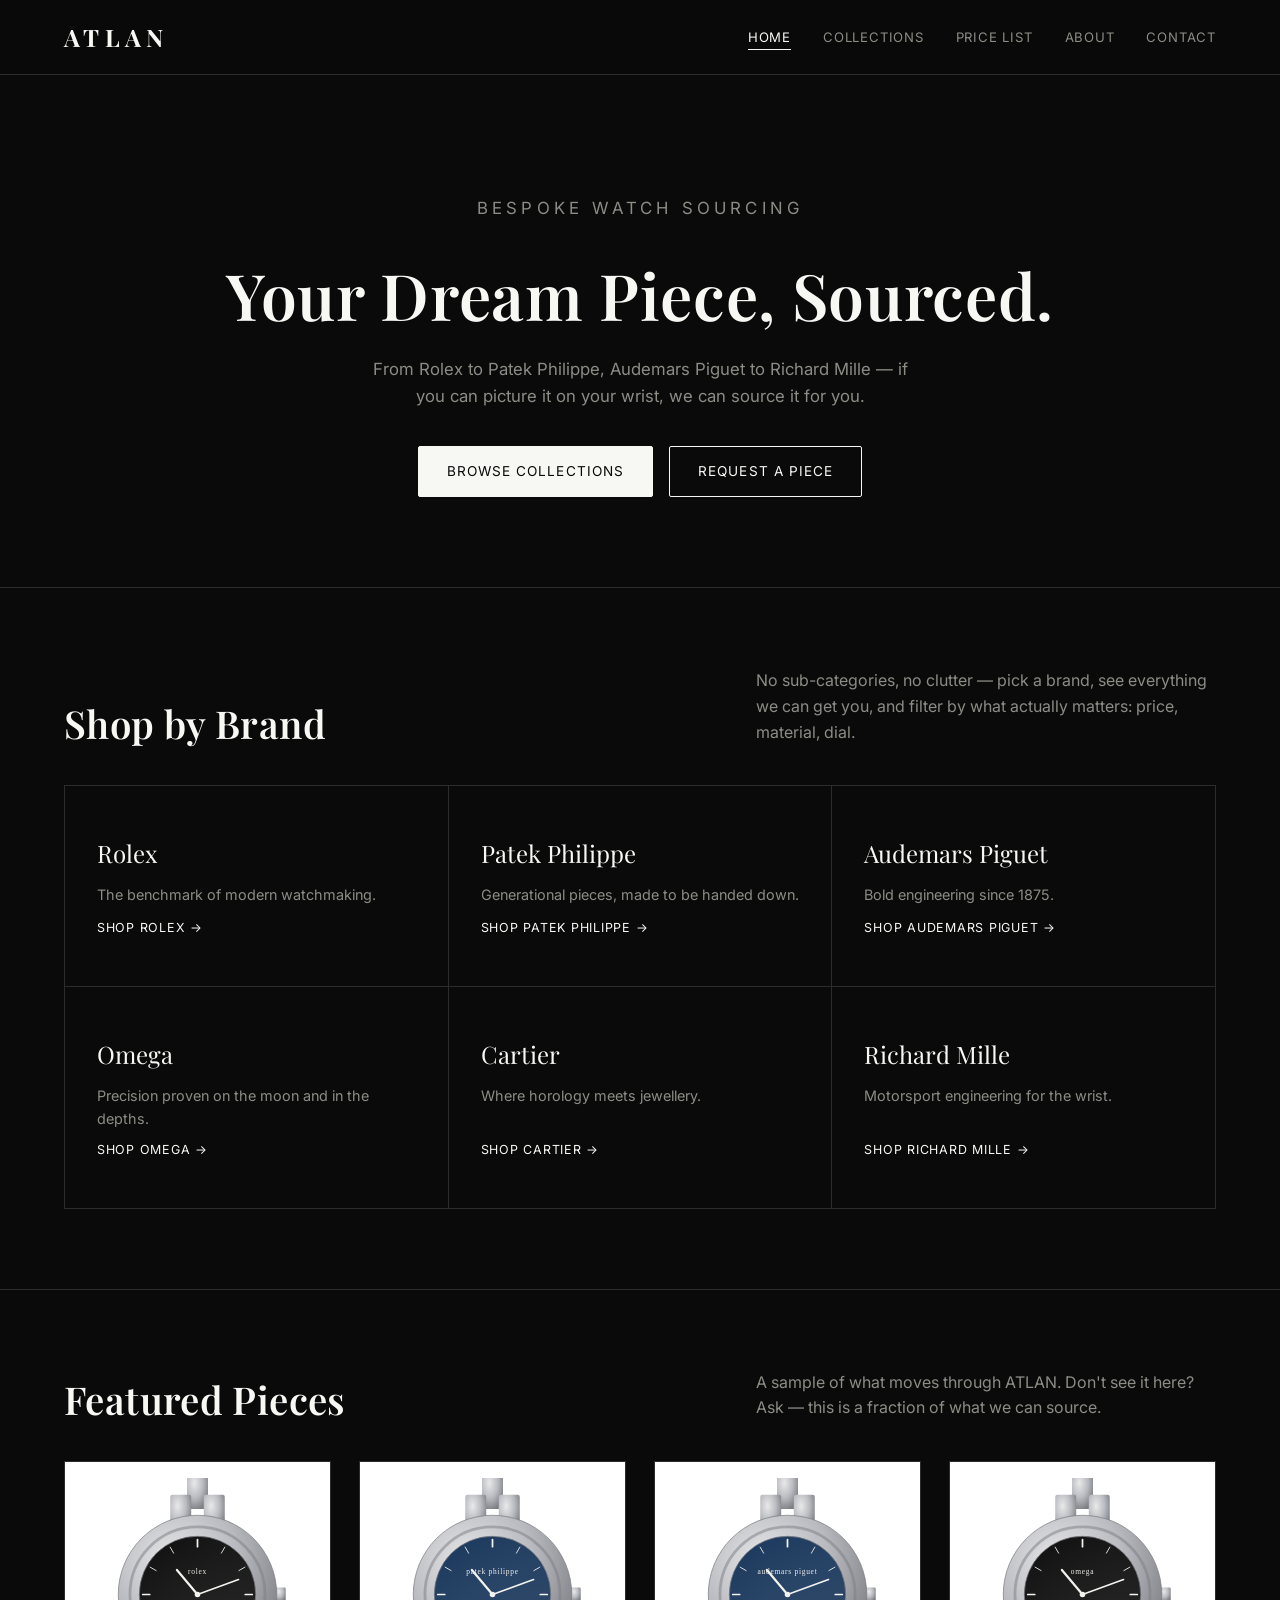
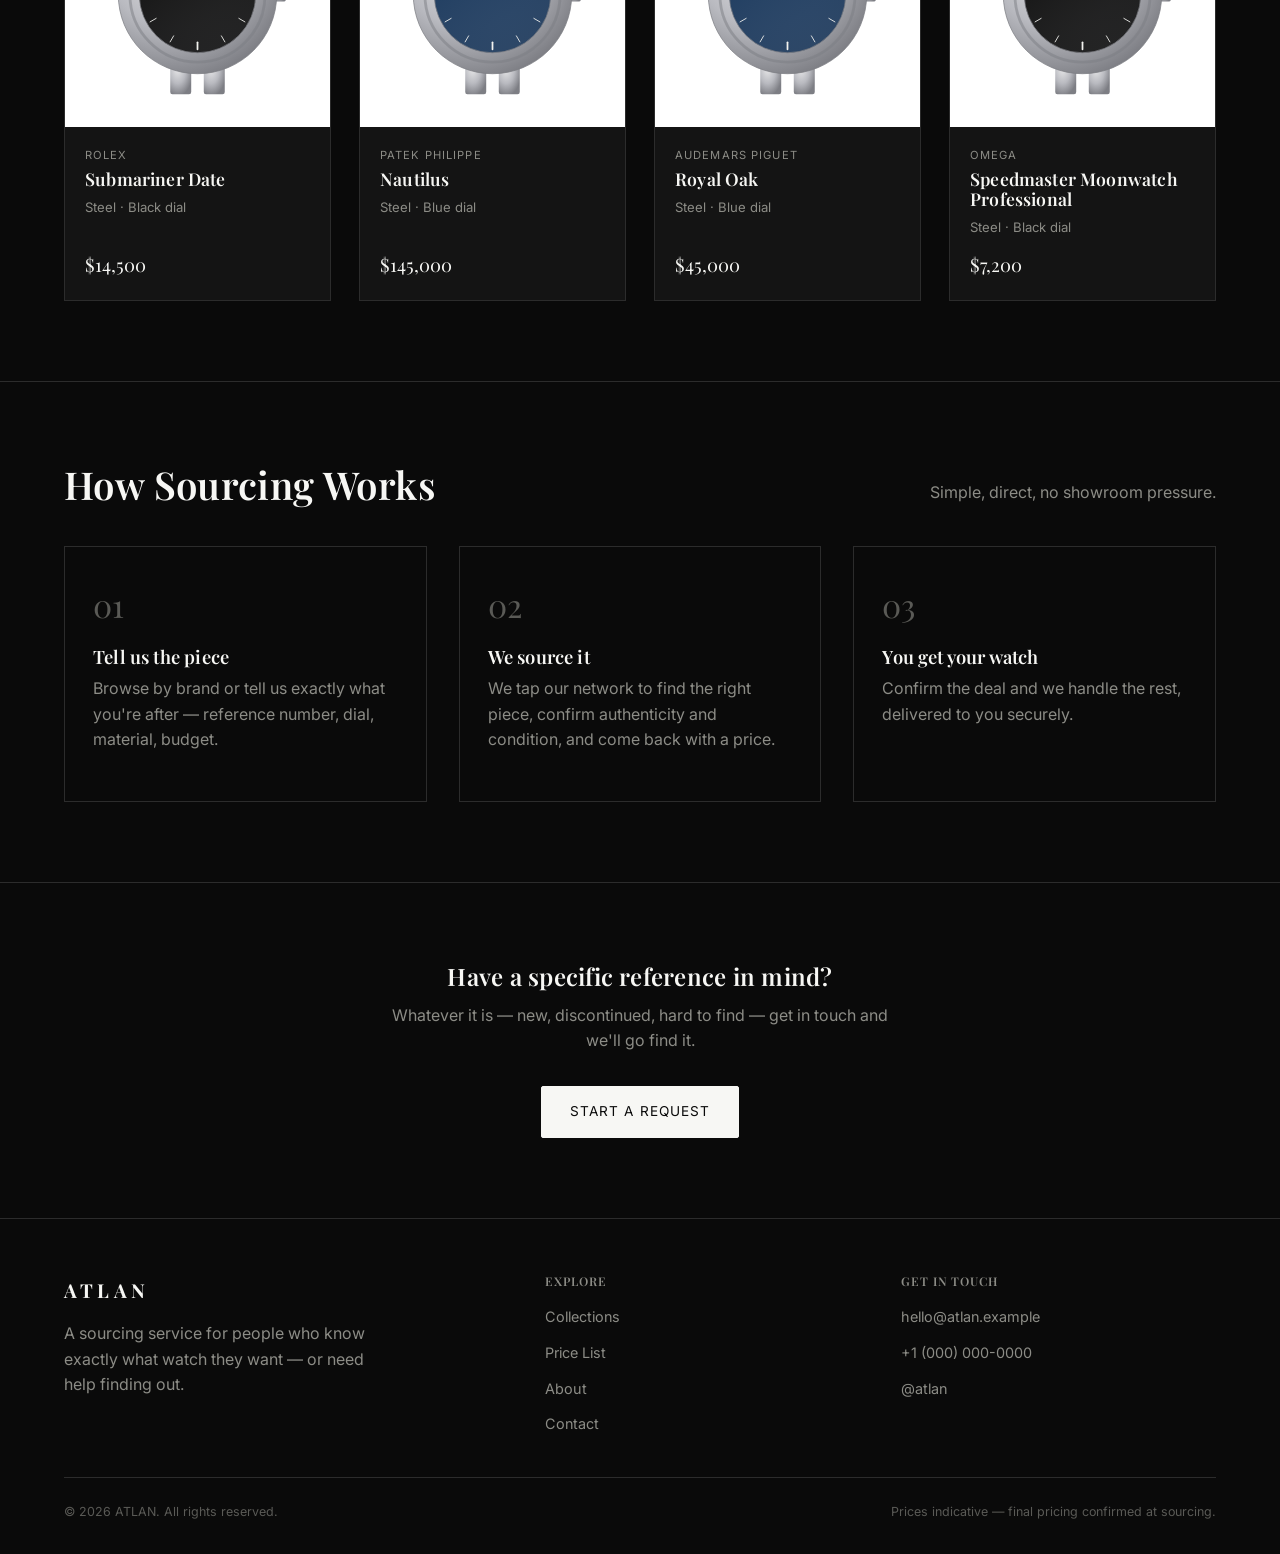
==== index.html @ c1b2b780 "Build ATLAN watch sourcing website Static HTML/CSS/JS site: home, per-brand catalog with price/mater" ====
<!DOCTYPE html>
<html lang="en">
<head>
<meta charset="UTF-8" />
<meta name="viewport" content="width=device-width, initial-scale=1.0" />
<title>ATLAN — Your Dream Piece, Sourced</title>
<meta name="description" content="ATLAN sources luxury watches on request — Rolex, Patek Philippe, Audemars Piguet, and more. Tell us what you want, we find it." />
<link rel="preconnect" href="https://fonts.googleapis.com" />
<link rel="preconnect" href="https://fonts.gstatic.com" crossorigin />
<link href="https://fonts.googleapis.com/css2?family=Playfair+Display:wght@600;700&family=Inter:wght@400;500;600&display=swap" rel="stylesheet" />
<link rel="stylesheet" href="css/style.css" />
</head>
<body data-page="home">

<header class="site-header">
  <nav class="nav">
    <a href="index.html" class="logo">ATLAN</a>
    <ul class="nav-links">
      <li><a href="index.html" data-nav="home">Home</a></li>
      <li><a href="catalog.html" data-nav="catalog">Collections</a></li>
      <li><a href="pricelist.html" data-nav="pricelist">Price List</a></li>
      <li><a href="about.html" data-nav="about">About</a></li>
      <li><a href="contact.html" data-nav="contact">Contact</a></li>
    </ul>
    <button class="nav-toggle" aria-label="Toggle menu" aria-expanded="false">&#9776;</button>
  </nav>
</header>

<main>
  <section class="hero">
    <div class="container">
      <p class="hero__eyebrow">Bespoke Watch Sourcing</p>
      <h1>Your Dream Piece, Sourced.</h1>
      <p>From Rolex to Patek Philippe, Audemars Piguet to Richard Mille — if you can picture it on your wrist, we can source it for you.</p>
      <div class="hero__actions">
        <a href="catalog.html" class="btn btn-solid">Browse Collections</a>
        <a href="contact.html" class="btn">Request a Piece</a>
      </div>
    </div>
  </section>

  <section>
    <div class="container">
      <div class="section-head">
        <h2>Shop by Brand</h2>
        <p>No sub-categories, no clutter — pick a brand, see everything we can get you, and filter by what actually matters: price, material, dial.</p>
      </div>
      <div class="brand-grid" data-brand-grid></div>
    </div>
  </section>

  <section>
    <div class="container">
      <div class="section-head">
        <h2>Featured Pieces</h2>
        <p>A sample of what moves through ATLAN. Don't see it here? Ask — this is a fraction of what we can source.</p>
      </div>
      <div class="watch-grid" data-featured-grid></div>
    </div>
  </section>

  <section>
    <div class="container">
      <div class="section-head">
        <h2>How Sourcing Works</h2>
        <p>Simple, direct, no showroom pressure.</p>
      </div>
      <div class="steps">
        <div class="step">
          <div class="step__num">01</div>
          <h3>Tell us the piece</h3>
          <p>Browse by brand or tell us exactly what you're after — reference number, dial, material, budget.</p>
        </div>
        <div class="step">
          <div class="step__num">02</div>
          <h3>We source it</h3>
          <p>We tap our network to find the right piece, confirm authenticity and condition, and come back with a price.</p>
        </div>
        <div class="step">
          <div class="step__num">03</div>
          <h3>You get your watch</h3>
          <p>Confirm the deal and we handle the rest, delivered to you securely.</p>
        </div>
      </div>
    </div>
  </section>

  <section style="border-bottom:none;">
    <div class="container" style="text-align:center;">
      <h2>Have a specific reference in mind?</h2>
      <p style="max-width:520px;margin:0 auto 32px;">Whatever it is — new, discontinued, hard to find — get in touch and we'll go find it.</p>
      <a href="contact.html" class="btn btn-solid">Start a Request</a>
    </div>
  </section>
</main>

<footer class="site-footer">
  <div class="container">
    <div class="footer-grid">
      <div>
        <span class="logo" style="font-size:1.2rem;">ATLAN</span>
        <p style="margin-top:16px;max-width:320px;">A sourcing service for people who know exactly what watch they want — or need help finding out.</p>
      </div>
      <div>
        <h4>Explore</h4>
        <ul class="footer-links">
          <li><a href="catalog.html">Collections</a></li>
          <li><a href="pricelist.html">Price List</a></li>
          <li><a href="about.html">About</a></li>
          <li><a href="contact.html">Contact</a></li>
        </ul>
      </div>
      <div>
        <h4>Get in Touch</h4>
        <ul class="footer-links">
          <li><a data-site-email href="#"></a></li>
          <li><a data-site-phone href="#"></a></li>
          <li><a data-site-instagram href="#" target="_blank" rel="noopener"></a></li>
        </ul>
      </div>
    </div>
    <div class="footer-bottom">
      <span>&copy; <span data-site-year></span> ATLAN. All rights reserved.</span>
      <span>Prices indicative — final pricing confirmed at sourcing.</span>
    </div>
  </div>
</footer>

<script src="js/data.js"></script>
<script src="js/main.js"></script>
</body>
</html>
---- css/style.css ----
/* ============================================================
   ATLAN — stylesheet. Strict black & white palette to match the
   brand's Instagram identity (white text on black).
   ============================================================ */

:root {
  --black: #0a0a0a;
  --near-black: #141414;
  --charcoal: #1f1f1f;
  --line: #2c2c2c;
  --white: #f7f7f4;
  --pure-white: #ffffff;
  --grey-400: #8c8c86;
  --grey-600: #5a5a56;
  --max-width: 1200px;
  --radius: 2px;
  --font-display: "Playfair Display", Georgia, "Times New Roman", serif;
  --font-body: "Inter", -apple-system, BlinkMacSystemFont, "Segoe UI", sans-serif;
}

* {
  box-sizing: border-box;
}

html {
  scroll-behavior: smooth;
}

body {
  margin: 0;
  background: var(--black);
  color: var(--white);
  font-family: var(--font-body);
  font-size: 16px;
  line-height: 1.6;
  -webkit-font-smoothing: antialiased;
}

img,
svg {
  max-width: 100%;
  display: block;
}

a {
  color: inherit;
  text-decoration: none;
}

h1,
h2,
h3,
h4 {
  font-family: var(--font-display);
  font-weight: 600;
  line-height: 1.15;
  margin: 0 0 0.5em;
  letter-spacing: 0.01em;
}

p {
  margin: 0 0 1em;
  color: var(--grey-400);
}

.container {
  max-width: var(--max-width);
  margin: 0 auto;
  padding: 0 24px;
}

.eyebrow {
  text-transform: uppercase;
  letter-spacing: 0.18em;
  font-size: 0.72rem;
  color: var(--grey-400);
  margin-bottom: 0.75em;
}

.btn {
  display: inline-flex;
  align-items: center;
  gap: 8px;
  padding: 14px 28px;
  border: 1px solid var(--white);
  background: transparent;
  color: var(--white);
  font-family: var(--font-body);
  font-size: 0.85rem;
  letter-spacing: 0.08em;
  text-transform: uppercase;
  cursor: pointer;
  transition: background 0.2s ease, color 0.2s ease;
  border-radius: var(--radius);
}
.btn:hover {
  background: var(--white);
  color: var(--black);
}
.btn-solid {
  background: var(--white);
  color: var(--black);
}
.btn-solid:hover {
  background: var(--grey-400);
  border-color: var(--grey-400);
}
.btn-block {
  width: 100%;
  justify-content: center;
}

/* ---------------- Header / Nav ---------------- */

.site-header {
  position: sticky;
  top: 0;
  z-index: 50;
  background: rgba(10, 10, 10, 0.92);
  backdrop-filter: blur(6px);
  border-bottom: 1px solid var(--line);
}

.nav {
  display: flex;
  align-items: center;
  justify-content: space-between;
  padding: 18px 24px;
  max-width: var(--max-width);
  margin: 0 auto;
}

.logo {
  font-family: var(--font-display);
  font-size: 1.5rem;
  letter-spacing: 0.22em;
  font-weight: 700;
  color: var(--white);
}

.nav-links {
  display: flex;
  align-items: center;
  gap: 32px;
  list-style: none;
  margin: 0;
  padding: 0;
}

.nav-links a {
  font-size: 0.82rem;
  letter-spacing: 0.06em;
  text-transform: uppercase;
  color: var(--grey-400);
  padding-bottom: 4px;
  border-bottom: 1px solid transparent;
  transition: color 0.2s ease, border-color 0.2s ease;
}
.nav-links a:hover,
.nav-links a.is-active {
  color: var(--white);
  border-color: var(--white);
}

.nav-toggle {
  display: none;
  background: none;
  border: 1px solid var(--line);
  color: var(--white);
  width: 40px;
  height: 40px;
  align-items: center;
  justify-content: center;
  cursor: pointer;
}

/* ---------------- Hero ---------------- */

.hero {
  padding: 120px 24px 90px;
  text-align: center;
  border-bottom: 1px solid var(--line);
}

.hero__eyebrow {
  color: var(--grey-400);
  text-transform: uppercase;
  letter-spacing: 0.25em;
  font-size: 0.75rem;
  margin-bottom: 20px;
}

.hero h1 {
  font-size: clamp(2.4rem, 5vw, 4.2rem);
  max-width: 900px;
  margin: 0 auto 24px;
}

.hero p {
  max-width: 560px;
  margin: 0 auto 36px;
  font-size: 1.05rem;
}

.hero__actions {
  display: flex;
  gap: 16px;
  justify-content: center;
  flex-wrap: wrap;
}

/* ---------------- Sections ---------------- */

section {
  padding: 80px 0;
  border-bottom: 1px solid var(--line);
}
section:last-of-type {
  border-bottom: none;
}

.section-head {
  display: flex;
  align-items: flex-end;
  justify-content: space-between;
  gap: 24px;
  margin-bottom: 40px;
  flex-wrap: wrap;
}

.section-head h2 {
  font-size: clamp(1.8rem, 3vw, 2.4rem);
  margin: 0;
}

.section-head p {
  margin: 0;
  max-width: 460px;
}

/* ---------------- Brand grid ---------------- */

.brand-grid {
  display: grid;
  grid-template-columns: repeat(3, 1fr);
  gap: 1px;
  background: var(--line);
  border: 1px solid var(--line);
}

.brand-tile {
  background: var(--black);
  padding: 48px 32px;
  display: flex;
  flex-direction: column;
  gap: 10px;
  min-height: 200px;
  transition: background 0.25s ease;
}
.brand-tile:hover {
  background: var(--near-black);
}
.brand-tile__name {
  font-family: var(--font-display);
  font-size: 1.5rem;
  color: var(--white);
}
.brand-tile__blurb {
  color: var(--grey-400);
  font-size: 0.9rem;
  flex: 1;
}
.brand-tile__cta {
  font-size: 0.78rem;
  letter-spacing: 0.06em;
  text-transform: uppercase;
  color: var(--white);
  margin-top: auto;
}

/* ---------------- Watch cards ---------------- */

.watch-grid {
  display: grid;
  grid-template-columns: repeat(auto-fill, minmax(260px, 1fr));
  gap: 28px;
}

.watch-card {
  background: var(--near-black);
  border: 1px solid var(--line);
  overflow: hidden;
  display: flex;
  flex-direction: column;
}

.watch-card__media {
  background: var(--pure-white);
  aspect-ratio: 1 / 1;
  display: block;
  padding: 16px;
}

.watch-card__body {
  padding: 20px;
  flex: 1;
  display: flex;
  flex-direction: column;
}

.watch-card__brand {
  text-transform: uppercase;
  letter-spacing: 0.1em;
  font-size: 0.7rem;
  color: var(--grey-400);
  margin: 0 0 4px;
}

.watch-card__model {
  font-size: 1.1rem;
  margin: 0 0 8px;
}
.watch-card__model a:hover {
  text-decoration: underline;
}

.watch-card__meta {
  font-size: 0.82rem;
  color: var(--grey-400);
  margin: 0 0 12px;
}

.watch-card__price {
  margin: auto 0 0;
  font-family: var(--font-display);
  font-size: 1.15rem;
  color: var(--white);
}

/* ---------------- Process / about steps ---------------- */

.steps {
  display: grid;
  grid-template-columns: repeat(3, 1fr);
  gap: 32px;
}

.step {
  border: 1px solid var(--line);
  padding: 32px 28px;
}
.step__num {
  font-family: var(--font-display);
  font-size: 2rem;
  color: var(--grey-600);
  margin-bottom: 16px;
}
.step h3 {
  font-size: 1.15rem;
}

/* ---------------- Catalog layout ---------------- */

.catalog-hero {
  padding: 64px 0 32px;
  border-bottom: 1px solid var(--line);
}

.brand-nav {
  display: flex;
  gap: 10px;
  flex-wrap: wrap;
  margin-top: 24px;
}

.chip {
  border: 1px solid var(--line);
  padding: 8px 16px;
  font-size: 0.78rem;
  letter-spacing: 0.05em;
  text-transform: uppercase;
  color: var(--grey-400);
  border-radius: var(--radius);
}
.chip:hover {
  color: var(--white);
  border-color: var(--white);
}
.chip.is-active {
  background: var(--white);
  color: var(--black);
  border-color: var(--white);
}

.catalog-layout {
  display: grid;
  grid-template-columns: 260px 1fr;
  gap: 48px;
  align-items: start;
  padding-top: 48px;
}

.filters {
  position: sticky;
  top: 100px;
  border: 1px solid var(--line);
  padding: 24px;
}

.filters h4 {
  font-size: 0.75rem;
  text-transform: uppercase;
  letter-spacing: 0.1em;
  color: var(--grey-400);
  margin: 24px 0 12px;
}
.filters h4:first-child {
  margin-top: 0;
}

.filter-group {
  display: flex;
  flex-direction: column;
  gap: 10px;
}

.filter-option {
  display: flex;
  align-items: center;
  gap: 10px;
  font-size: 0.88rem;
  color: var(--grey-400);
  cursor: pointer;
}
.filter-option:hover {
  color: var(--white);
}
.filter-option input {
  accent-color: var(--white);
}
.filter-option .swatch {
  width: 14px;
  height: 14px;
  border-radius: 50%;
  border: 1px solid var(--line);
  display: inline-block;
}

.clear-filters {
  margin-top: 24px;
  background: none;
  border: none;
  color: var(--grey-400);
  text-decoration: underline;
  font-size: 0.82rem;
  cursor: pointer;
  padding: 0;
}
.clear-filters:hover {
  color: var(--white);
}

.catalog-toolbar {
  display: flex;
  align-items: center;
  justify-content: space-between;
  margin-bottom: 24px;
  gap: 16px;
  flex-wrap: wrap;
}

.result-count {
  font-size: 0.85rem;
  color: var(--grey-400);
}

select {
  background: var(--near-black);
  color: var(--white);
  border: 1px solid var(--line);
  padding: 10px 14px;
  font-family: var(--font-body);
  font-size: 0.85rem;
  border-radius: var(--radius);
}

.empty-state {
  border: 1px dashed var(--line);
  padding: 48px 24px;
  text-align: center;
  color: var(--grey-400);
}

/* ---------------- Watch detail ---------------- */

.watch-detail {
  display: grid;
  grid-template-columns: 1fr 1fr;
  gap: 64px;
  padding: 64px 0;
  align-items: start;
}

.watch-detail__media {
  background: var(--pure-white);
  padding: 40px;
  aspect-ratio: 1 / 1;
}

.watch-detail__brand {
  text-transform: uppercase;
  letter-spacing: 0.1em;
  font-size: 0.78rem;
  color: var(--grey-400);
}

.watch-detail h1 {
  font-size: clamp(1.9rem, 3vw, 2.6rem);
  margin: 8px 0 4px;
}

.watch-detail__reference {
  color: var(--grey-600);
  font-size: 0.85rem;
  margin-bottom: 24px;
}

.watch-detail__price {
  font-family: var(--font-display);
  font-size: 1.8rem;
  color: var(--white);
  margin-bottom: 24px;
}

.specs {
  display: grid;
  grid-template-columns: 1fr 1fr;
  gap: 16px 24px;
  margin: 24px 0 32px;
  padding: 24px 0;
  border-top: 1px solid var(--line);
  border-bottom: 1px solid var(--line);
}
.specs dt {
  font-size: 0.7rem;
  text-transform: uppercase;
  letter-spacing: 0.08em;
  color: var(--grey-600);
  margin-bottom: 4px;
}
.specs dd {
  margin: 0;
  color: var(--white);
  font-size: 0.95rem;
}

.watch-detail__note {
  font-size: 0.82rem;
  color: var(--grey-600);
  border-left: 2px solid var(--line);
  padding-left: 14px;
  margin-top: 28px;
}

/* ---------------- Price list ---------------- */

.price-toolbar {
  display: flex;
  gap: 16px;
  flex-wrap: wrap;
  margin-bottom: 32px;
  align-items: center;
}

.price-toolbar input[type="text"] {
  background: var(--near-black);
  border: 1px solid var(--line);
  color: var(--white);
  padding: 10px 14px;
  font-family: var(--font-body);
  font-size: 0.85rem;
  border-radius: var(--radius);
  min-width: 220px;
  flex: 1;
}

.price-table-wrap {
  overflow-x: auto;
  border: 1px solid var(--line);
}

table.price-table {
  width: 100%;
  border-collapse: collapse;
  min-width: 700px;
}

.price-table th,
.price-table td {
  text-align: left;
  padding: 14px 18px;
  border-bottom: 1px solid var(--line);
  font-size: 0.9rem;
}

.price-table th {
  text-transform: uppercase;
  letter-spacing: 0.06em;
  font-size: 0.7rem;
  color: var(--grey-400);
  background: var(--near-black);
}

.price-table td.num {
  text-align: right;
  font-family: var(--font-display);
  color: var(--white);
}

.price-table tbody tr:hover {
  background: var(--near-black);
}

.price-note {
  margin-top: 24px;
  font-size: 0.82rem;
  color: var(--grey-600);
}

/* ---------------- About ---------------- */

.about-hero {
  padding: 90px 0 60px;
  text-align: center;
  border-bottom: 1px solid var(--line);
}
.about-hero h1 {
  font-size: clamp(2.2rem, 4vw, 3.4rem);
  max-width: 800px;
  margin: 0 auto 20px;
}
.about-hero p {
  max-width: 640px;
  margin: 0 auto;
  font-size: 1.05rem;
}

.two-col {
  display: grid;
  grid-template-columns: 1fr 1fr;
  gap: 64px;
  align-items: center;
}
.two-col img,
.two-col .media-block {
  background: var(--pure-white);
  aspect-ratio: 4 / 3;
}
.media-block {
  display: flex;
  align-items: center;
  justify-content: center;
  color: var(--grey-600);
  font-size: 0.8rem;
  text-transform: uppercase;
  letter-spacing: 0.08em;
  text-align: center;
  padding: 24px;
}

.trust-grid {
  display: grid;
  grid-template-columns: repeat(4, 1fr);
  gap: 24px;
  text-align: center;
}
.trust-grid .stat-num {
  font-family: var(--font-display);
  font-size: 2.2rem;
  color: var(--white);
}
.trust-grid .stat-label {
  font-size: 0.8rem;
  text-transform: uppercase;
  letter-spacing: 0.08em;
  color: var(--grey-400);
  margin-top: 6px;
}

/* ---------------- Contact ---------------- */

.contact-layout {
  display: grid;
  grid-template-columns: 1fr 1.2fr;
  gap: 64px;
  padding: 80px 0;
}

.contact-info h1 {
  font-size: clamp(1.9rem, 3vw, 2.6rem);
}

.contact-channels {
  margin-top: 32px;
  display: flex;
  flex-direction: column;
  gap: 20px;
}
.contact-channel {
  border-top: 1px solid var(--line);
  padding-top: 16px;
}
.contact-channel h4 {
  font-size: 0.75rem;
  text-transform: uppercase;
  letter-spacing: 0.08em;
  color: var(--grey-400);
  margin-bottom: 6px;
}
.contact-channel a,
.contact-channel span {
  font-size: 1.05rem;
  color: var(--white);
}
.contact-channel a:hover {
  text-decoration: underline;
}

.form-grid {
  display: grid;
  grid-template-columns: 1fr 1fr;
  gap: 20px;
}
.form-grid .full {
  grid-column: 1 / -1;
}

.field {
  display: flex;
  flex-direction: column;
  gap: 8px;
}
.field label {
  font-size: 0.78rem;
  text-transform: uppercase;
  letter-spacing: 0.06em;
  color: var(--grey-400);
}
.field input,
.field textarea,
.field select {
  background: var(--near-black);
  border: 1px solid var(--line);
  color: var(--white);
  padding: 12px 14px;
  font-family: var(--font-body);
  font-size: 0.95rem;
  border-radius: var(--radius);
  resize: vertical;
}
.field input:focus,
.field textarea:focus,
.field select:focus {
  outline: 1px solid var(--white);
}

.form-success {
  margin-top: 16px;
  padding: 14px 18px;
  border: 1px solid var(--line);
  background: var(--near-black);
  font-size: 0.9rem;
  color: var(--white);
}

/* ---------------- Footer ---------------- */

.site-footer {
  border-top: 1px solid var(--line);
  padding: 56px 0 32px;
}

.footer-grid {
  display: grid;
  grid-template-columns: 1.4fr 1fr 1fr;
  gap: 40px;
  margin-bottom: 40px;
}

.footer-grid h4 {
  font-size: 0.75rem;
  text-transform: uppercase;
  letter-spacing: 0.08em;
  color: var(--grey-400);
  margin-bottom: 16px;
}

.footer-links {
  list-style: none;
  padding: 0;
  margin: 0;
  display: flex;
  flex-direction: column;
  gap: 10px;
}
.footer-links a {
  color: var(--grey-400);
  font-size: 0.9rem;
}
.footer-links a:hover {
  color: var(--white);
}

.footer-bottom {
  border-top: 1px solid var(--line);
  padding-top: 24px;
  display: flex;
  justify-content: space-between;
  flex-wrap: wrap;
  gap: 12px;
  font-size: 0.78rem;
  color: var(--grey-600);
}

/* ---------------- Responsive ---------------- */

@media (max-width: 900px) {
  .brand-grid {
    grid-template-columns: repeat(2, 1fr);
  }
  .steps {
    grid-template-columns: 1fr;
  }
  .catalog-layout {
    grid-template-columns: 1fr;
  }
  .filters {
    position: static;
  }
  .watch-detail {
    grid-template-columns: 1fr;
    gap: 32px;
  }
  .two-col {
    grid-template-columns: 1fr;
    gap: 32px;
  }
  .trust-grid {
    grid-template-columns: repeat(2, 1fr);
    gap: 32px;
  }
  .contact-layout {
    grid-template-columns: 1fr;
    gap: 40px;
  }
  .footer-grid {
    grid-template-columns: 1fr;
  }
}

@media (max-width: 640px) {
  .nav-toggle {
    display: flex;
  }
  .nav-links {
    position: absolute;
    top: 100%;
    left: 0;
    right: 0;
    background: var(--black);
    border-bottom: 1px solid var(--line);
    flex-direction: column;
    align-items: flex-start;
    gap: 0;
    max-height: 0;
    overflow: hidden;
    transition: max-height 0.25s ease;
  }
  .nav-links.is-open {
    max-height: 400px;
  }
  .nav-links a {
    width: 100%;
    padding: 16px 24px;
    border-bottom: 1px solid var(--line);
  }
  .brand-grid {
    grid-template-columns: 1fr;
  }
  .form-grid {
    grid-template-columns: 1fr;
  }
}
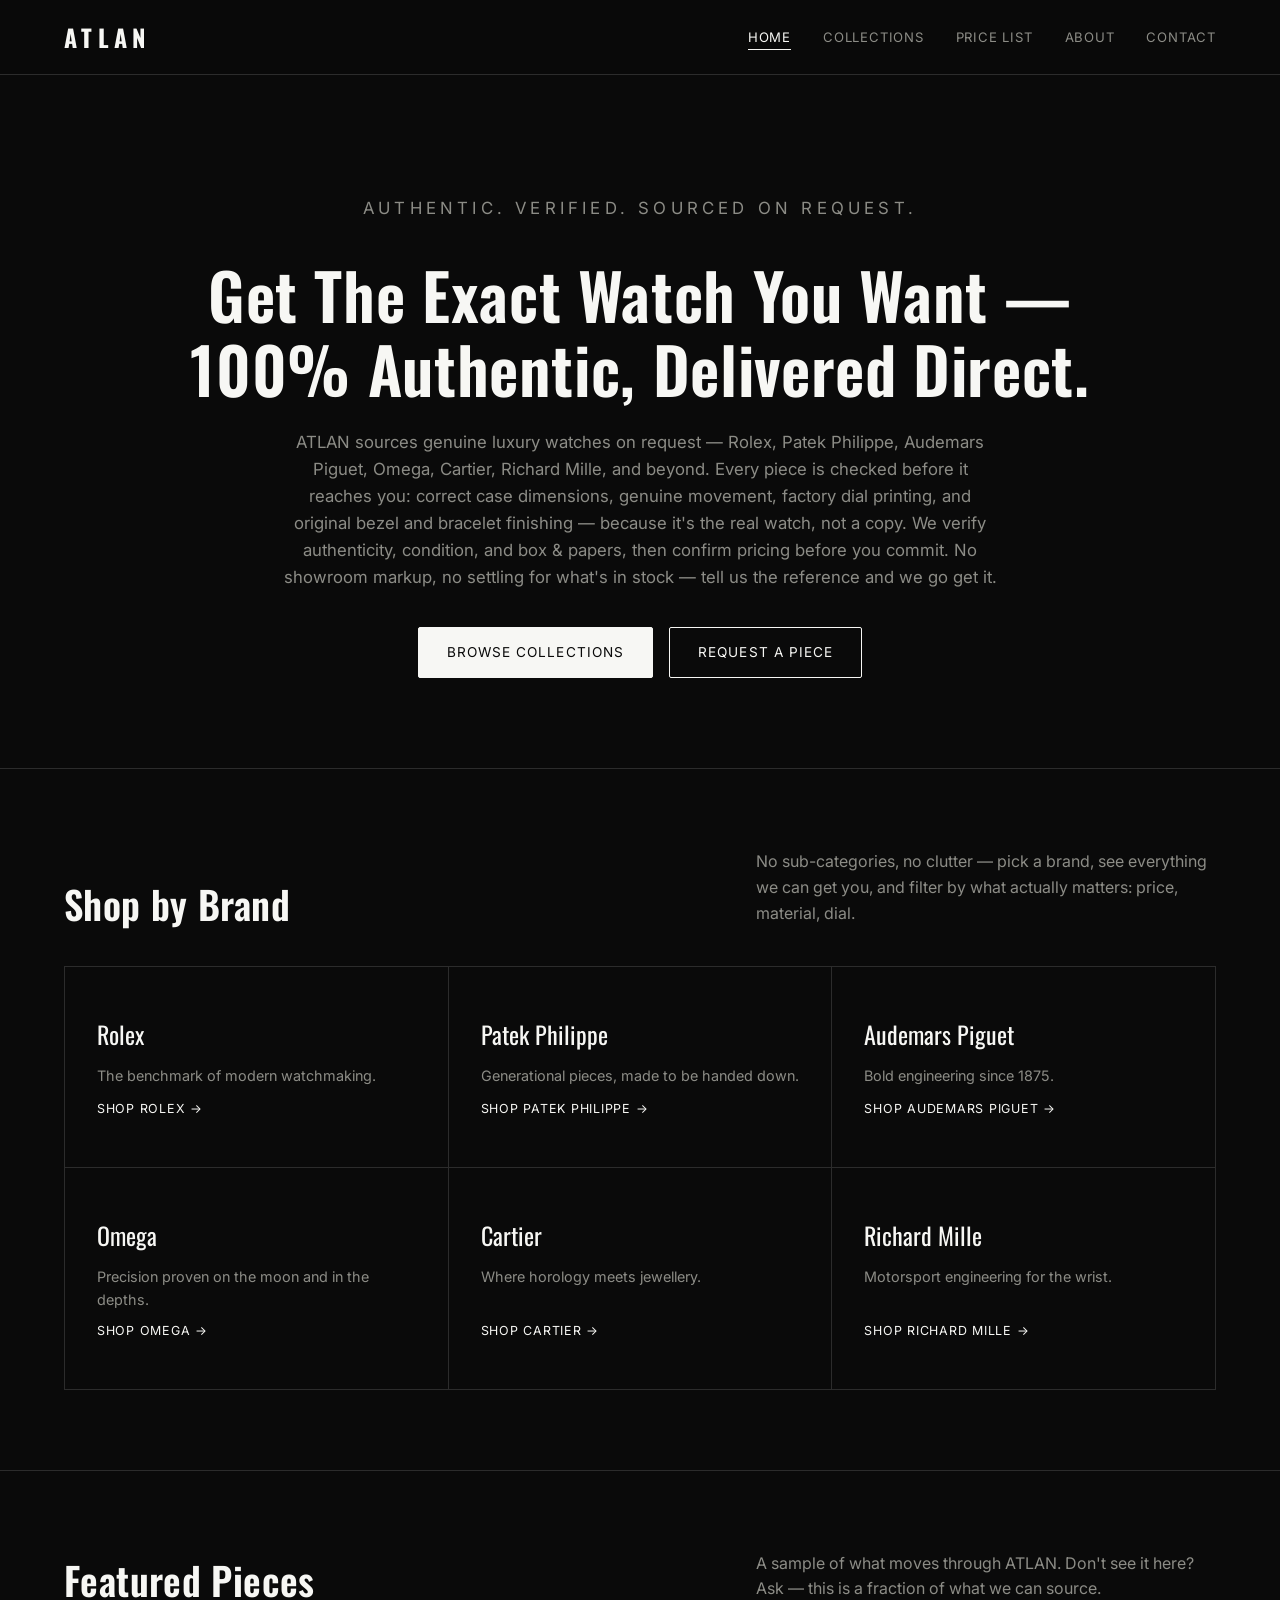
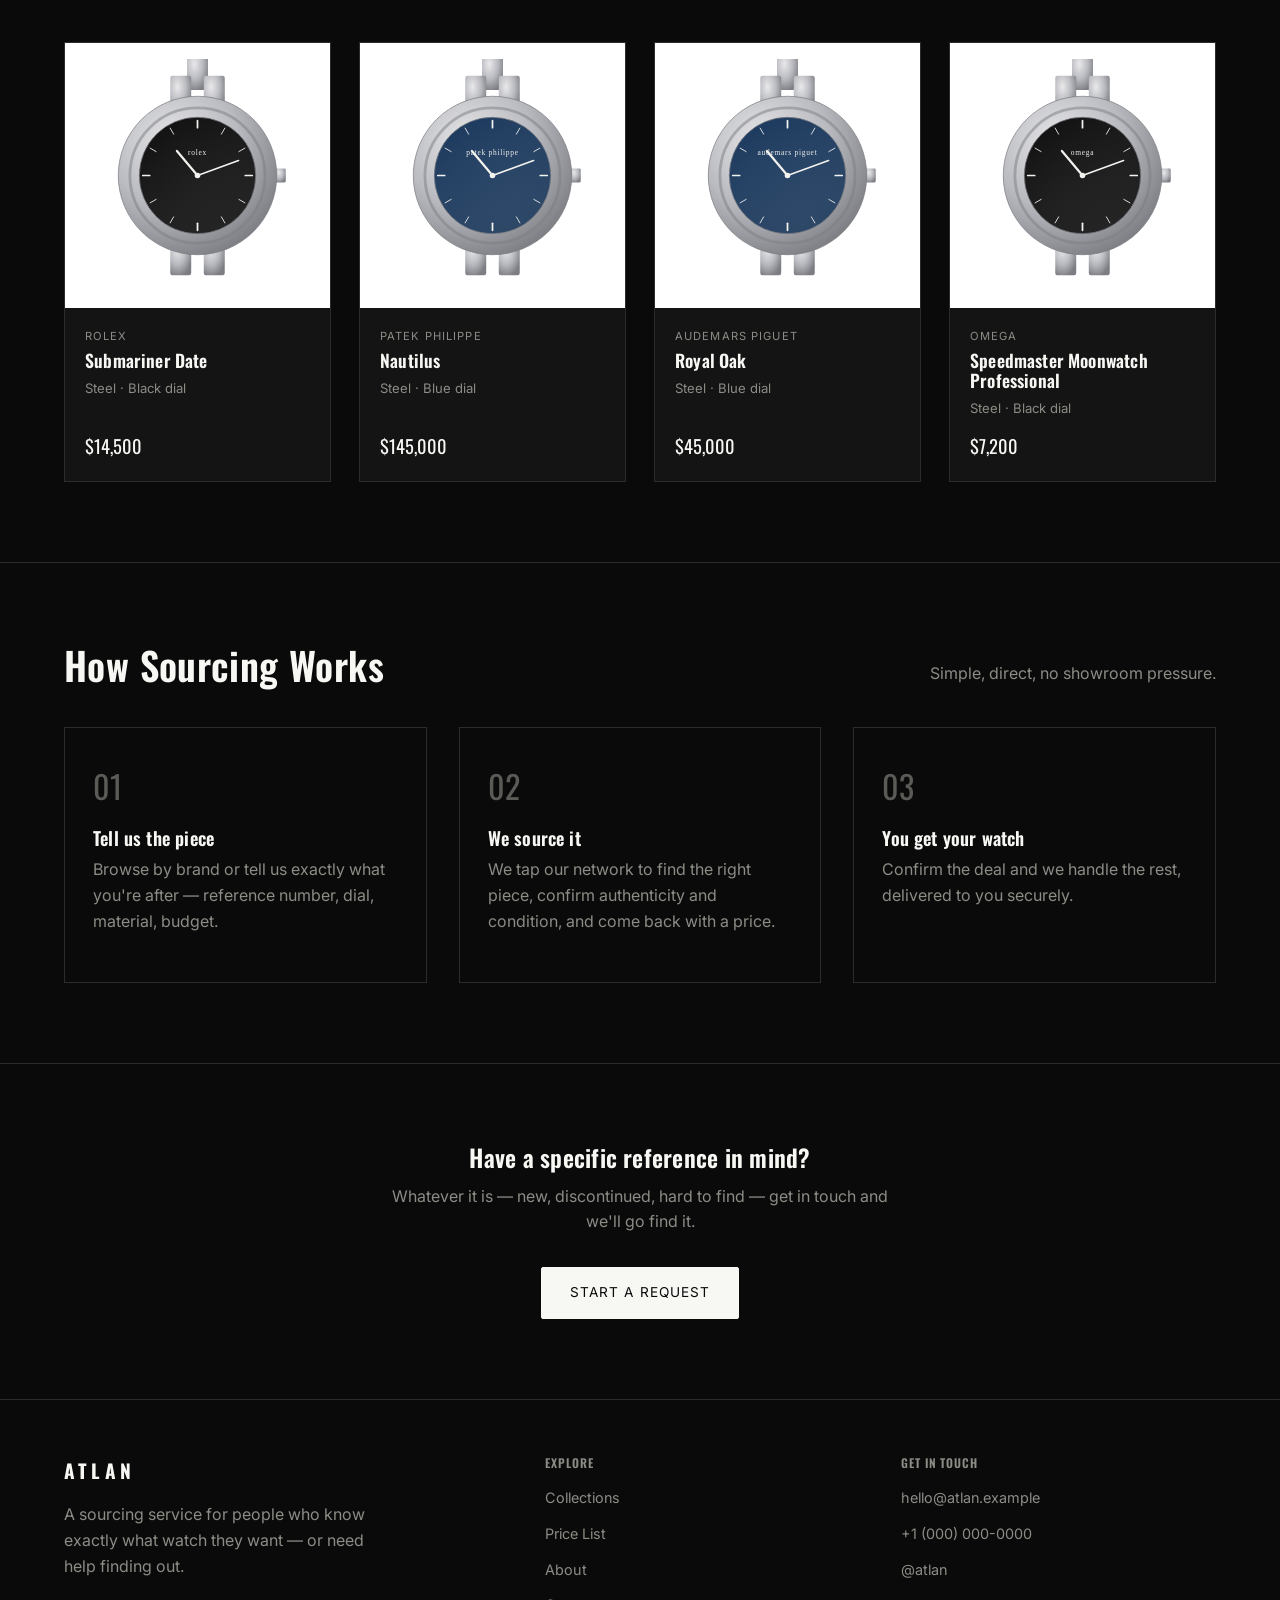
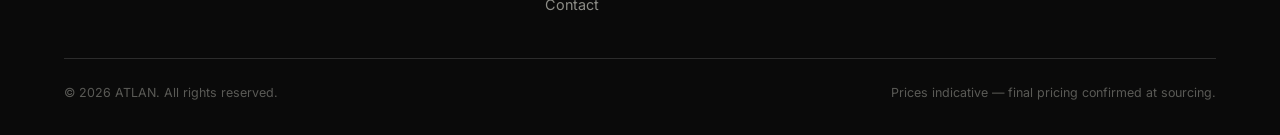
==== commit 355f3c04: "Restyle with bolder condensed font and punchier hero copy Swap Playfair Display for Oswald across he" ====
--- a/index.html
+++ b/index.html
@@ -7,7 +7,7 @@
 <meta name="description" content="ATLAN sources luxury watches on request — Rolex, Patek Philippe, Audemars Piguet, and more. Tell us what you want, we find it." />
 <link rel="preconnect" href="https://fonts.googleapis.com" />
 <link rel="preconnect" href="https://fonts.gstatic.com" crossorigin />
-<link href="https://fonts.googleapis.com/css2?family=Playfair+Display:wght@600;700&family=Inter:wght@400;500;600&display=swap" rel="stylesheet" />
+<link href="https://fonts.googleapis.com/css2?family=Oswald:wght@500;600;700&family=Inter:wght@400;500;600&display=swap" rel="stylesheet" />
 <link rel="stylesheet" href="css/style.css" />
 </head>
 <body data-page="home">
@@ -29,9 +29,9 @@
 <main>
   <section class="hero">
     <div class="container">
-      <p class="hero__eyebrow">Bespoke Watch Sourcing</p>
-      <h1>Your Dream Piece, Sourced.</h1>
-      <p>From Rolex to Patek Philippe, Audemars Piguet to Richard Mille — if you can picture it on your wrist, we can source it for you.</p>
+      <p class="hero__eyebrow">Authentic. Verified. Sourced On Request.</p>
+      <h1>Get The Exact Watch You Want — 100% Authentic, Delivered Direct.</h1>
+      <p>ATLAN sources genuine luxury watches on request — Rolex, Patek Philippe, Audemars Piguet, Omega, Cartier, Richard Mille, and beyond. Every piece is checked before it reaches you: correct case dimensions, genuine movement, factory dial printing, and original bezel and bracelet finishing — because it's the real watch, not a copy. We verify authenticity, condition, and box &amp; papers, then confirm pricing before you commit. No showroom markup, no settling for what's in stock — tell us the reference and we go get it.</p>
       <div class="hero__actions">
         <a href="catalog.html" class="btn btn-solid">Browse Collections</a>
         <a href="contact.html" class="btn">Request a Piece</a>
--- a/css/style.css
+++ b/css/style.css
@@ -14,7 +14,7 @@
   --grey-600: #5a5a56;
   --max-width: 1200px;
   --radius: 2px;
-  --font-display: "Playfair Display", Georgia, "Times New Roman", serif;
+  --font-display: "Oswald", "Arial Narrow", Impact, sans-serif;
   --font-body: "Inter", -apple-system, BlinkMacSystemFont, "Segoe UI", sans-serif;
 }
 
@@ -197,7 +197,7 @@
 }
 
 .hero p {
-  max-width: 560px;
+  max-width: 720px;
   margin: 0 auto 36px;
   font-size: 1.05rem;
 }
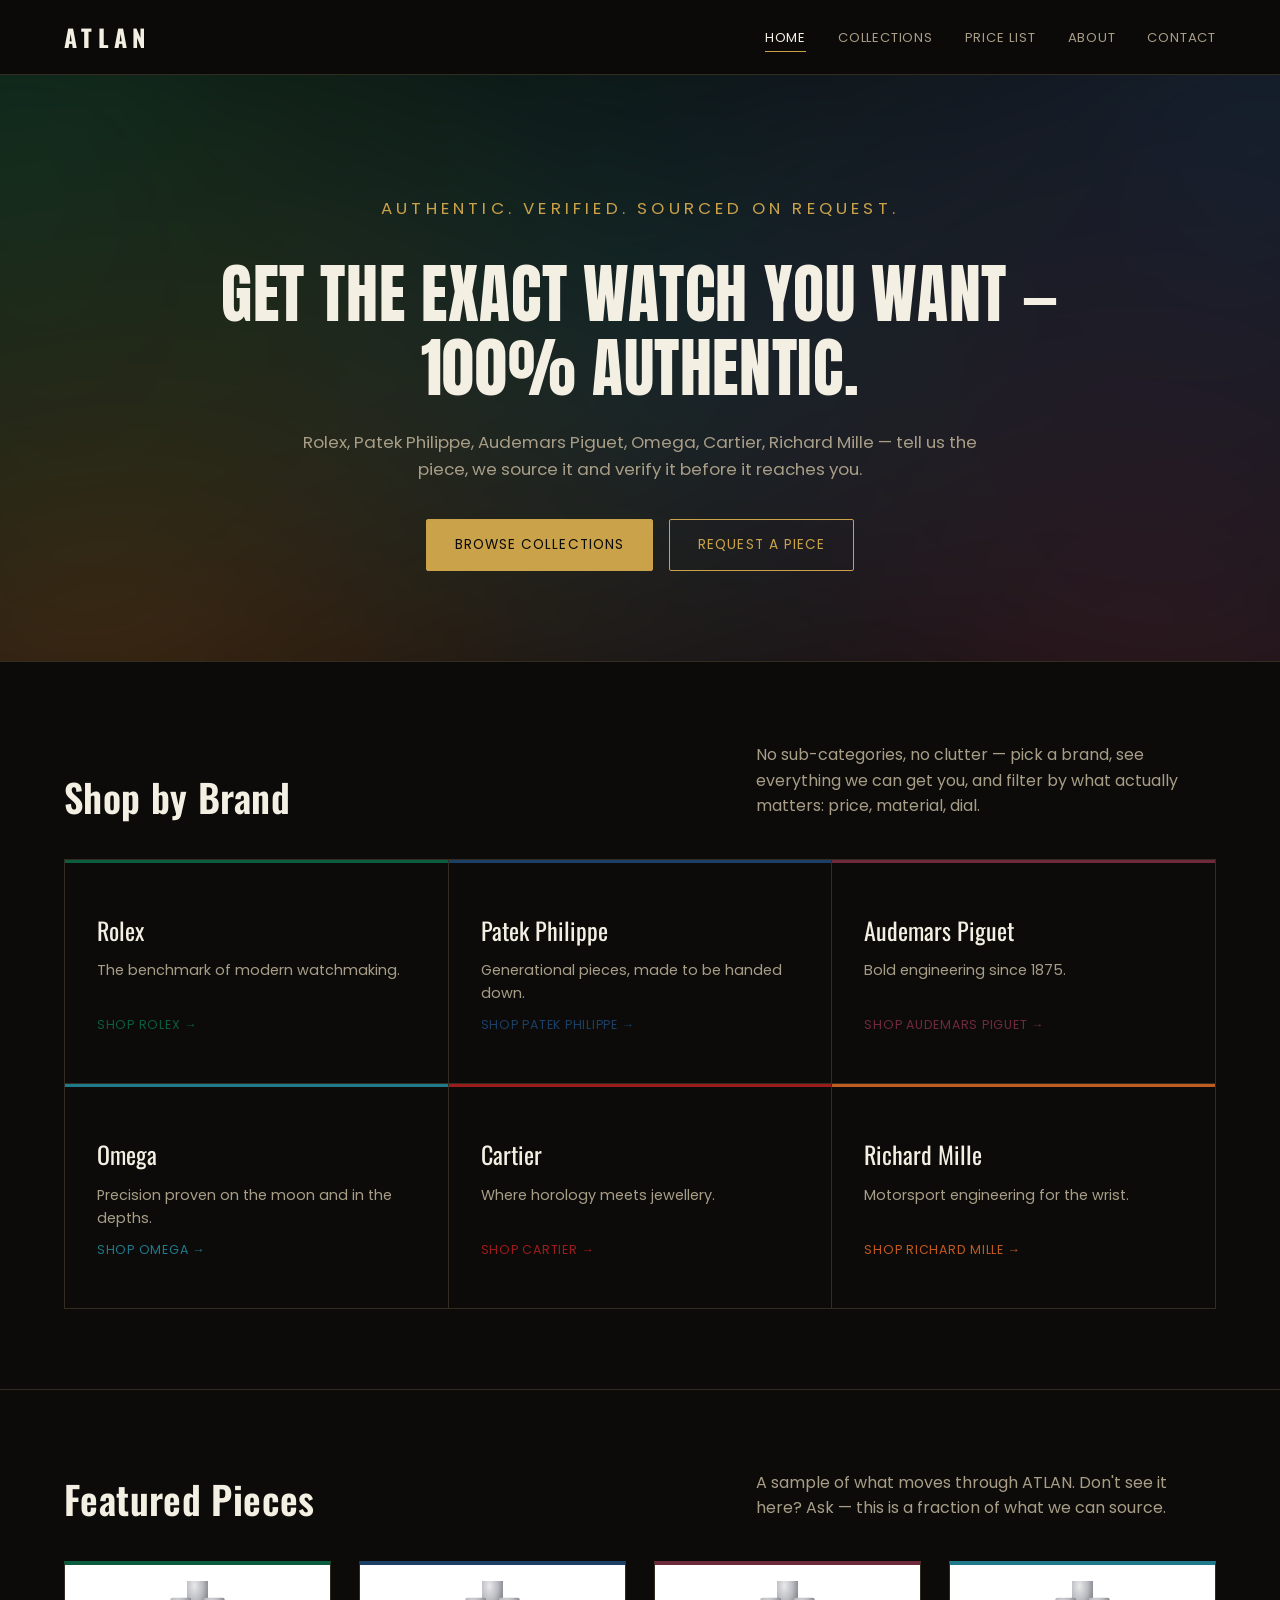
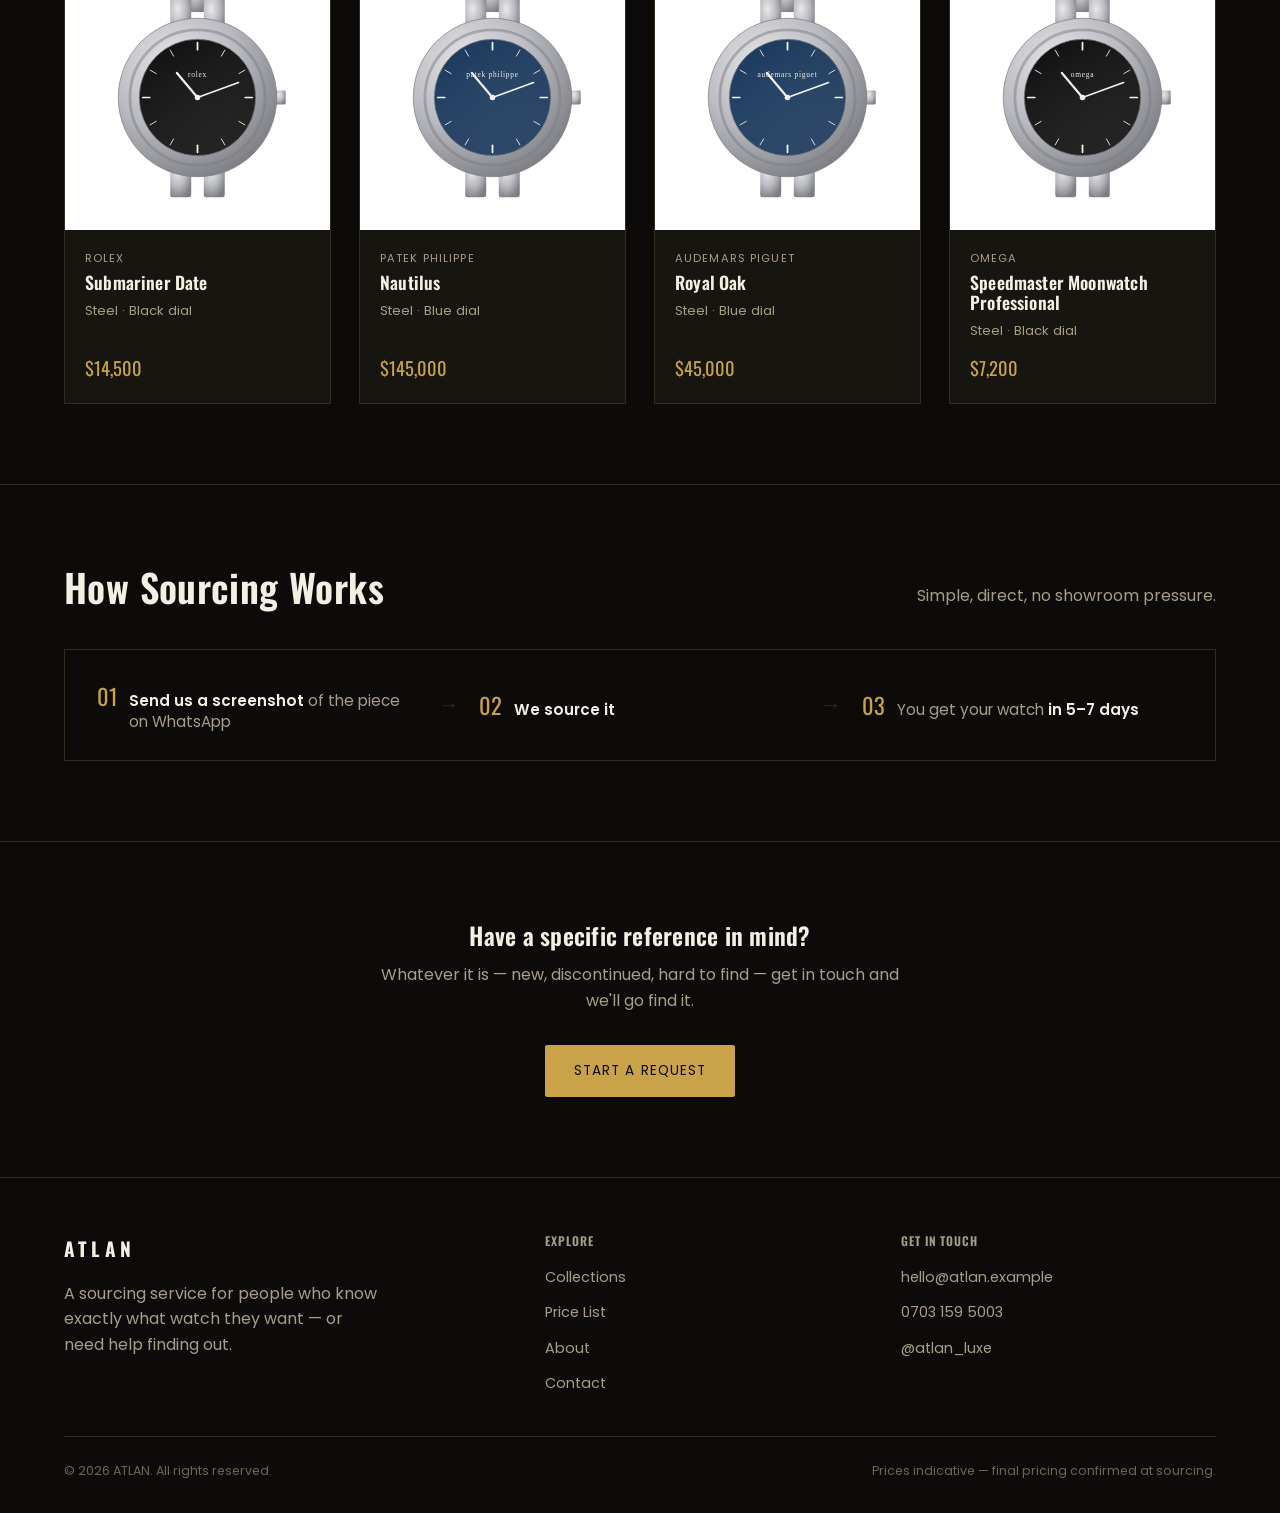
==== commit d68f59c2: "Real contact info, horizontal steps, dropdown filters, bolder type - Wire WhatsApp/call number (2347" ====
--- a/index.html
+++ b/index.html
@@ -7,7 +7,7 @@
 <meta name="description" content="ATLAN sources luxury watches on request — Rolex, Patek Philippe, Audemars Piguet, and more. Tell us what you want, we find it." />
 <link rel="preconnect" href="https://fonts.googleapis.com" />
 <link rel="preconnect" href="https://fonts.gstatic.com" crossorigin />
-<link href="https://fonts.googleapis.com/css2?family=Oswald:wght@500;600;700&family=Inter:wght@400;500;600&display=swap" rel="stylesheet" />
+<link href="https://fonts.googleapis.com/css2?family=Oswald:wght@500;600;700&family=Anton&family=Poppins:wght@400;500;600;700&display=swap" rel="stylesheet" />
 <link rel="stylesheet" href="css/style.css" />
 </head>
 <body data-page="home">
@@ -30,8 +30,8 @@
   <section class="hero">
     <div class="container">
       <p class="hero__eyebrow">Authentic. Verified. Sourced On Request.</p>
-      <h1>Get The Exact Watch You Want — 100% Authentic, Delivered Direct.</h1>
-      <p>ATLAN sources genuine luxury watches on request — Rolex, Patek Philippe, Audemars Piguet, Omega, Cartier, Richard Mille, and beyond. Every piece is checked before it reaches you: correct case dimensions, genuine movement, factory dial printing, and original bezel and bracelet finishing — because it's the real watch, not a copy. We verify authenticity, condition, and box &amp; papers, then confirm pricing before you commit. No showroom markup, no settling for what's in stock — tell us the reference and we go get it.</p>
+      <h1>Get The Exact Watch You Want — 100% Authentic.</h1>
+      <p>Rolex, Patek Philippe, Audemars Piguet, Omega, Cartier, Richard Mille — tell us the piece, we source it and verify it before it reaches you.</p>
       <div class="hero__actions">
         <a href="catalog.html" class="btn btn-solid">Browse Collections</a>
         <a href="contact.html" class="btn">Request a Piece</a>
@@ -65,21 +65,20 @@
         <h2>How Sourcing Works</h2>
         <p>Simple, direct, no showroom pressure.</p>
       </div>
-      <div class="steps">
-        <div class="step">
-          <div class="step__num">01</div>
-          <h3>Tell us the piece</h3>
-          <p>Browse by brand or tell us exactly what you're after — reference number, dial, material, budget.</p>
+      <div class="steps-row">
+        <div class="step-line">
+          <span class="step-line__num">01</span>
+          <span class="step-line__text"><strong>Send us a screenshot</strong> of the piece on WhatsApp</span>
         </div>
-        <div class="step">
-          <div class="step__num">02</div>
-          <h3>We source it</h3>
-          <p>We tap our network to find the right piece, confirm authenticity and condition, and come back with a price.</p>
+        <span class="step-line__arrow">&rarr;</span>
+        <div class="step-line">
+          <span class="step-line__num">02</span>
+          <span class="step-line__text"><strong>We source it</strong></span>
         </div>
-        <div class="step">
-          <div class="step__num">03</div>
-          <h3>You get your watch</h3>
-          <p>Confirm the deal and we handle the rest, delivered to you securely.</p>
+        <span class="step-line__arrow">&rarr;</span>
+        <div class="step-line">
+          <span class="step-line__num">03</span>
+          <span class="step-line__text">You get your watch <strong>in 5–7 days</strong></span>
         </div>
       </div>
     </div>
--- a/css/style.css
+++ b/css/style.css
@@ -1,21 +1,26 @@
 /* ============================================================
-   ATLAN — stylesheet. Strict black & white palette to match the
-   brand's Instagram identity (white text on black).
+   ATLAN — stylesheet. Warm charcoal base with an antique-gold
+   accent — evokes the gold/steel case tones of the watches
+   themselves rather than a flat black & white brand palette.
    ============================================================ */
 
 :root {
-  --black: #0a0a0a;
-  --near-black: #141414;
-  --charcoal: #1f1f1f;
-  --line: #2c2c2c;
-  --white: #f7f7f4;
+  --black: #0c0b09;
+  --near-black: #17150f;
+  --charcoal: #221f18;
+  --line: #322d20;
+  --white: #f4efe3;
   --pure-white: #ffffff;
-  --grey-400: #8c8c86;
-  --grey-600: #5a5a56;
+  --grey-400: #a89e88;
+  --grey-600: #6e6653;
+  --gold: #c9a24a;
+  --gold-light: #e3c479;
+  --gold-dark: #8a6d2c;
   --max-width: 1200px;
   --radius: 2px;
   --font-display: "Oswald", "Arial Narrow", Impact, sans-serif;
-  --font-body: "Inter", -apple-system, BlinkMacSystemFont, "Segoe UI", sans-serif;
+  --font-punch: "Anton", "Arial Narrow", Impact, sans-serif;
+  --font-body: "Poppins", -apple-system, BlinkMacSystemFont, "Segoe UI", sans-serif;
 }
 
 * {
@@ -73,7 +78,7 @@
   text-transform: uppercase;
   letter-spacing: 0.18em;
   font-size: 0.72rem;
-  color: var(--grey-400);
+  color: var(--gold);
   margin-bottom: 0.75em;
 }
 
@@ -82,9 +87,9 @@
   align-items: center;
   gap: 8px;
   padding: 14px 28px;
-  border: 1px solid var(--white);
+  border: 1px solid var(--gold);
   background: transparent;
-  color: var(--white);
+  color: var(--gold);
   font-family: var(--font-body);
   font-size: 0.85rem;
   letter-spacing: 0.08em;
@@ -94,16 +99,17 @@
   border-radius: var(--radius);
 }
 .btn:hover {
-  background: var(--white);
+  background: var(--gold);
   color: var(--black);
 }
 .btn-solid {
-  background: var(--white);
+  background: var(--gold);
   color: var(--black);
+  border-color: var(--gold);
 }
 .btn-solid:hover {
-  background: var(--grey-400);
-  border-color: var(--grey-400);
+  background: var(--gold-light);
+  border-color: var(--gold-light);
 }
 .btn-block {
   width: 100%;
@@ -116,7 +122,7 @@
   position: sticky;
   top: 0;
   z-index: 50;
-  background: rgba(10, 10, 10, 0.92);
+  background: rgba(12, 11, 9, 0.92);
   backdrop-filter: blur(6px);
   border-bottom: 1px solid var(--line);
 }
@@ -159,7 +165,7 @@
 .nav-links a:hover,
 .nav-links a.is-active {
   color: var(--white);
-  border-color: var(--white);
+  border-color: var(--gold);
 }
 
 .nav-toggle {
@@ -177,13 +183,50 @@
 /* ---------------- Hero ---------------- */
 
 .hero {
+  position: relative;
   padding: 120px 24px 90px;
   text-align: center;
   border-bottom: 1px solid var(--line);
+  overflow: hidden;
+}
+.hero::before {
+  content: "";
+  position: absolute;
+  inset: -20%;
+  background:
+    radial-gradient(circle at 15% 20%, rgba(11, 93, 63, 0.4), transparent 42%),
+    radial-gradient(circle at 85% 18%, rgba(28, 63, 102, 0.4), transparent 42%),
+    radial-gradient(circle at 78% 82%, rgba(110, 42, 58, 0.35), transparent 42%),
+    radial-gradient(circle at 20% 85%, rgba(194, 91, 31, 0.3), transparent 42%),
+    radial-gradient(circle at 50% 50%, rgba(31, 122, 140, 0.25), transparent 48%);
+  filter: blur(70px);
+  z-index: 0;
+  pointer-events: none;
+  animation: drift 22s ease-in-out infinite alternate;
+}
+@keyframes drift {
+  0% {
+    transform: translate(0, 0) scale(1);
+  }
+  100% {
+    transform: translate(-3%, 2%) scale(1.08);
+  }
+}
+.hero .container {
+  position: relative;
+  z-index: 1;
+}
+
+.hero h1,
+.about-hero h1 {
+  font-family: var(--font-punch);
+  text-transform: uppercase;
+  font-weight: 400;
+  letter-spacing: 0.01em;
 }
 
 .hero__eyebrow {
-  color: var(--grey-400);
+  color: var(--gold);
   text-transform: uppercase;
   letter-spacing: 0.25em;
   font-size: 0.75rem;
@@ -250,6 +293,7 @@
 
 .brand-tile {
   background: var(--black);
+  border-top: 3px solid var(--accent, var(--gold));
   padding: 48px 32px;
   display: flex;
   flex-direction: column;
@@ -258,7 +302,7 @@
   transition: background 0.25s ease;
 }
 .brand-tile:hover {
-  background: var(--near-black);
+  background: color-mix(in srgb, var(--accent, var(--gold)) 14%, var(--near-black));
 }
 .brand-tile__name {
   font-family: var(--font-display);
@@ -274,7 +318,7 @@
   font-size: 0.78rem;
   letter-spacing: 0.06em;
   text-transform: uppercase;
-  color: var(--white);
+  color: var(--gold);
   margin-top: auto;
 }
 
@@ -289,9 +333,15 @@
 .watch-card {
   background: var(--near-black);
   border: 1px solid var(--line);
+  border-top: 4px solid var(--accent, var(--gold));
   overflow: hidden;
   display: flex;
   flex-direction: column;
+  transition: transform 0.2s ease, box-shadow 0.2s ease;
+}
+.watch-card:hover {
+  transform: translateY(-3px);
+  box-shadow: 0 12px 24px -8px color-mix(in srgb, var(--accent, var(--gold)) 45%, transparent);
 }
 
 .watch-card__media {
@@ -334,29 +384,49 @@
   margin: auto 0 0;
   font-family: var(--font-display);
   font-size: 1.15rem;
-  color: var(--white);
-}
-
-/* ---------------- Process / about steps ---------------- */
-
-.steps {
-  display: grid;
-  grid-template-columns: repeat(3, 1fr);
-  gap: 32px;
-}
-
-.step {
-  border: 1px solid var(--line);
-  padding: 32px 28px;
-}
-.step__num {
+  color: var(--gold);
+}
+
+/* ---------------- Process steps (horizontal strip) ---------------- */
+
+.steps-row {
+  display: flex;
+  align-items: center;
+  flex-wrap: wrap;
+  gap: 20px;
+  border: 1px solid var(--line);
+  padding: 28px 32px;
+}
+
+.step-line {
+  display: flex;
+  align-items: baseline;
+  gap: 12px;
+  flex: 1;
+  min-width: 200px;
+}
+
+.step-line__num {
   font-family: var(--font-display);
-  font-size: 2rem;
-  color: var(--grey-600);
-  margin-bottom: 16px;
-}
-.step h3 {
-  font-size: 1.15rem;
+  font-size: 1.4rem;
+  color: var(--gold);
+  flex-shrink: 0;
+}
+
+.step-line__text {
+  color: var(--grey-400);
+  font-size: 0.95rem;
+  line-height: 1.4;
+}
+.step-line__text strong {
+  color: var(--white);
+  font-weight: 600;
+}
+
+.step-line__arrow {
+  color: var(--line);
+  font-size: 1.3rem;
+  flex-shrink: 0;
 }
 
 /* ---------------- Catalog layout ---------------- */
@@ -383,45 +453,86 @@
   border-radius: var(--radius);
 }
 .chip:hover {
-  color: var(--white);
-  border-color: var(--white);
+  color: var(--accent, var(--gold));
+  border-color: var(--accent, var(--gold));
 }
 .chip.is-active {
-  background: var(--white);
-  color: var(--black);
-  border-color: var(--white);
-}
-
-.catalog-layout {
-  display: grid;
-  grid-template-columns: 260px 1fr;
-  gap: 48px;
-  align-items: start;
+  background: var(--accent, var(--gold));
+  color: var(--white);
+  border-color: var(--accent, var(--gold));
+}
+
+.brand-accent-bar {
+  display: block;
+  width: 48px;
+  height: 4px;
+  background: var(--gold);
+  margin-bottom: 18px;
+}
+
+.filter-bar {
+  display: flex;
+  align-items: center;
+  gap: 12px;
+  flex-wrap: wrap;
   padding-top: 48px;
-}
-
-.filters {
-  position: sticky;
-  top: 100px;
-  border: 1px solid var(--line);
-  padding: 24px;
-}
-
-.filters h4 {
-  font-size: 0.75rem;
-  text-transform: uppercase;
-  letter-spacing: 0.1em;
-  color: var(--grey-400);
-  margin: 24px 0 12px;
-}
-.filters h4:first-child {
-  margin-top: 0;
-}
-
-.filter-group {
-  display: flex;
+  margin-bottom: 32px;
+  position: relative;
+  z-index: 5;
+}
+
+.filter-dropdown {
+  position: relative;
+}
+
+.filter-dropdown__btn {
+  display: flex;
+  align-items: center;
+  gap: 8px;
+  background: var(--near-black);
+  border: 1px solid var(--line);
+  color: var(--grey-400);
+  padding: 12px 18px;
+  font-family: var(--font-body);
+  font-size: 0.85rem;
+  letter-spacing: 0.03em;
+  text-transform: uppercase;
+  cursor: pointer;
+  border-radius: var(--radius);
+  transition: color 0.2s ease, border-color 0.2s ease;
+}
+.filter-dropdown__btn .caret {
+  font-size: 0.65rem;
+  transition: transform 0.2s ease;
+}
+.filter-dropdown:hover .filter-dropdown__btn,
+.filter-dropdown.is-open .filter-dropdown__btn {
+  color: var(--white);
+  border-color: var(--gold);
+}
+.filter-dropdown.has-selection .filter-dropdown__btn {
+  color: var(--gold);
+  border-color: var(--gold);
+}
+.filter-dropdown.is-open .caret {
+  transform: rotate(180deg);
+}
+
+.filter-dropdown__panel {
+  display: none;
   flex-direction: column;
   gap: 10px;
+  position: absolute;
+  top: calc(100% + 8px);
+  left: 0;
+  min-width: 220px;
+  background: var(--near-black);
+  border: 1px solid var(--line);
+  padding: 18px;
+  z-index: 20;
+}
+.filter-dropdown.is-open .filter-dropdown__panel {
+  display: flex;
 }
 
 .filter-option {
@@ -436,7 +547,7 @@
   color: var(--white);
 }
 .filter-option input {
-  accent-color: var(--white);
+  accent-color: var(--gold);
 }
 .filter-option .swatch {
   width: 14px;
@@ -447,14 +558,13 @@
 }
 
 .clear-filters {
-  margin-top: 24px;
   background: none;
   border: none;
   color: var(--grey-400);
   text-decoration: underline;
   font-size: 0.82rem;
   cursor: pointer;
-  padding: 0;
+  padding: 12px 4px;
 }
 .clear-filters:hover {
   color: var(--white);
@@ -528,7 +638,7 @@
 .watch-detail__price {
   font-family: var(--font-display);
   font-size: 1.8rem;
-  color: var(--white);
+  color: var(--gold);
   margin-bottom: 24px;
 }
 
@@ -614,7 +724,7 @@
 .price-table td.num {
   text-align: right;
   font-family: var(--font-display);
-  color: var(--white);
+  color: var(--gold);
 }
 
 .price-table tbody tr:hover {
@@ -677,7 +787,7 @@
 .trust-grid .stat-num {
   font-family: var(--font-display);
   font-size: 2.2rem;
-  color: var(--white);
+  color: var(--gold);
 }
 .trust-grid .stat-label {
   font-size: 0.8rem;
@@ -761,7 +871,7 @@
 .field input:focus,
 .field textarea:focus,
 .field select:focus {
-  outline: 1px solid var(--white);
+  outline: 1px solid var(--gold);
 }
 
 .form-success {
@@ -822,20 +932,40 @@
   color: var(--grey-600);
 }
 
+/* ---------------- Scroll reveal ---------------- */
+
+.reveal {
+  opacity: 0;
+  transform: translateY(20px);
+  transition: opacity 0.7s ease, transform 0.7s ease;
+}
+.reveal.is-visible {
+  opacity: 1;
+  transform: translateY(0);
+}
+@media (prefers-reduced-motion: reduce) {
+  .reveal {
+    opacity: 1;
+    transform: none;
+    transition: none;
+  }
+  .hero::before {
+    animation: none;
+  }
+}
+
 /* ---------------- Responsive ---------------- */
 
 @media (max-width: 900px) {
   .brand-grid {
     grid-template-columns: repeat(2, 1fr);
   }
-  .steps {
-    grid-template-columns: 1fr;
-  }
-  .catalog-layout {
-    grid-template-columns: 1fr;
-  }
-  .filters {
-    position: static;
+  .steps-row {
+    flex-direction: column;
+    align-items: flex-start;
+  }
+  .step-line__arrow {
+    display: none;
   }
   .watch-detail {
     grid-template-columns: 1fr;
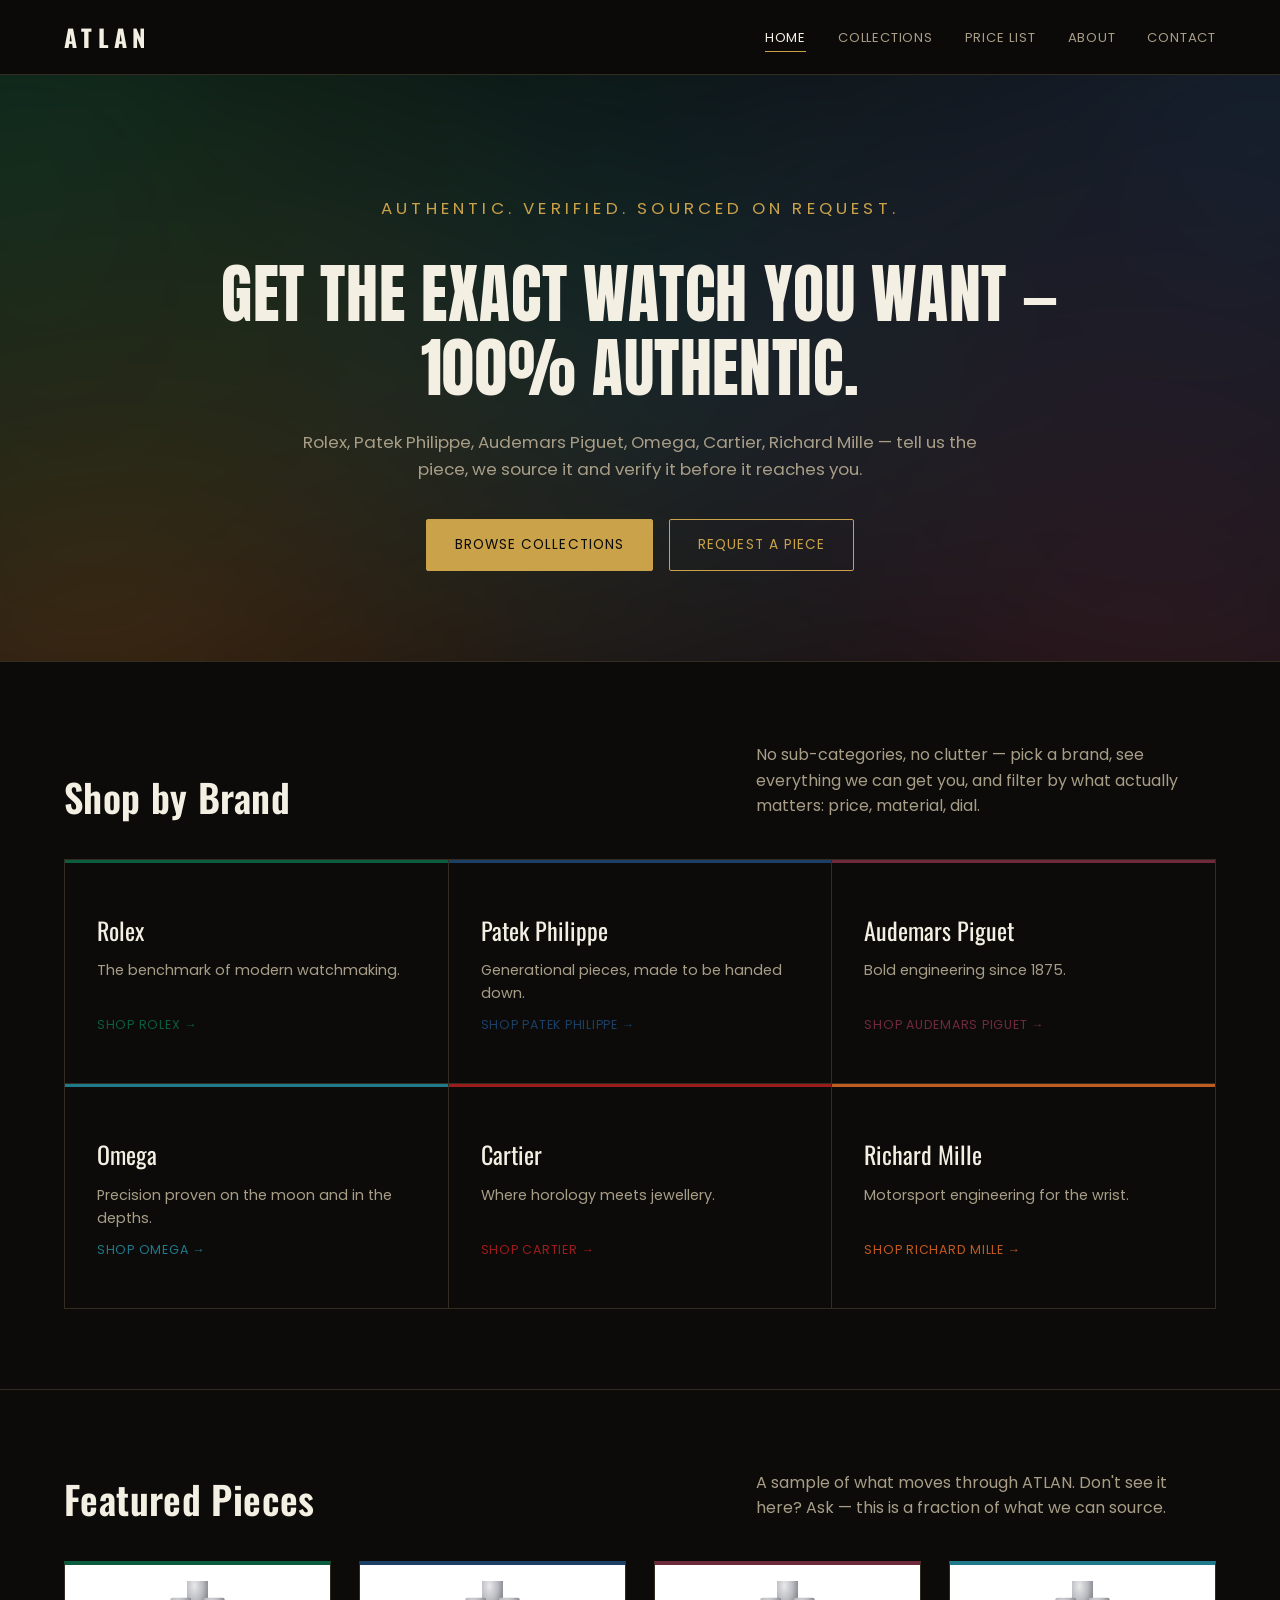
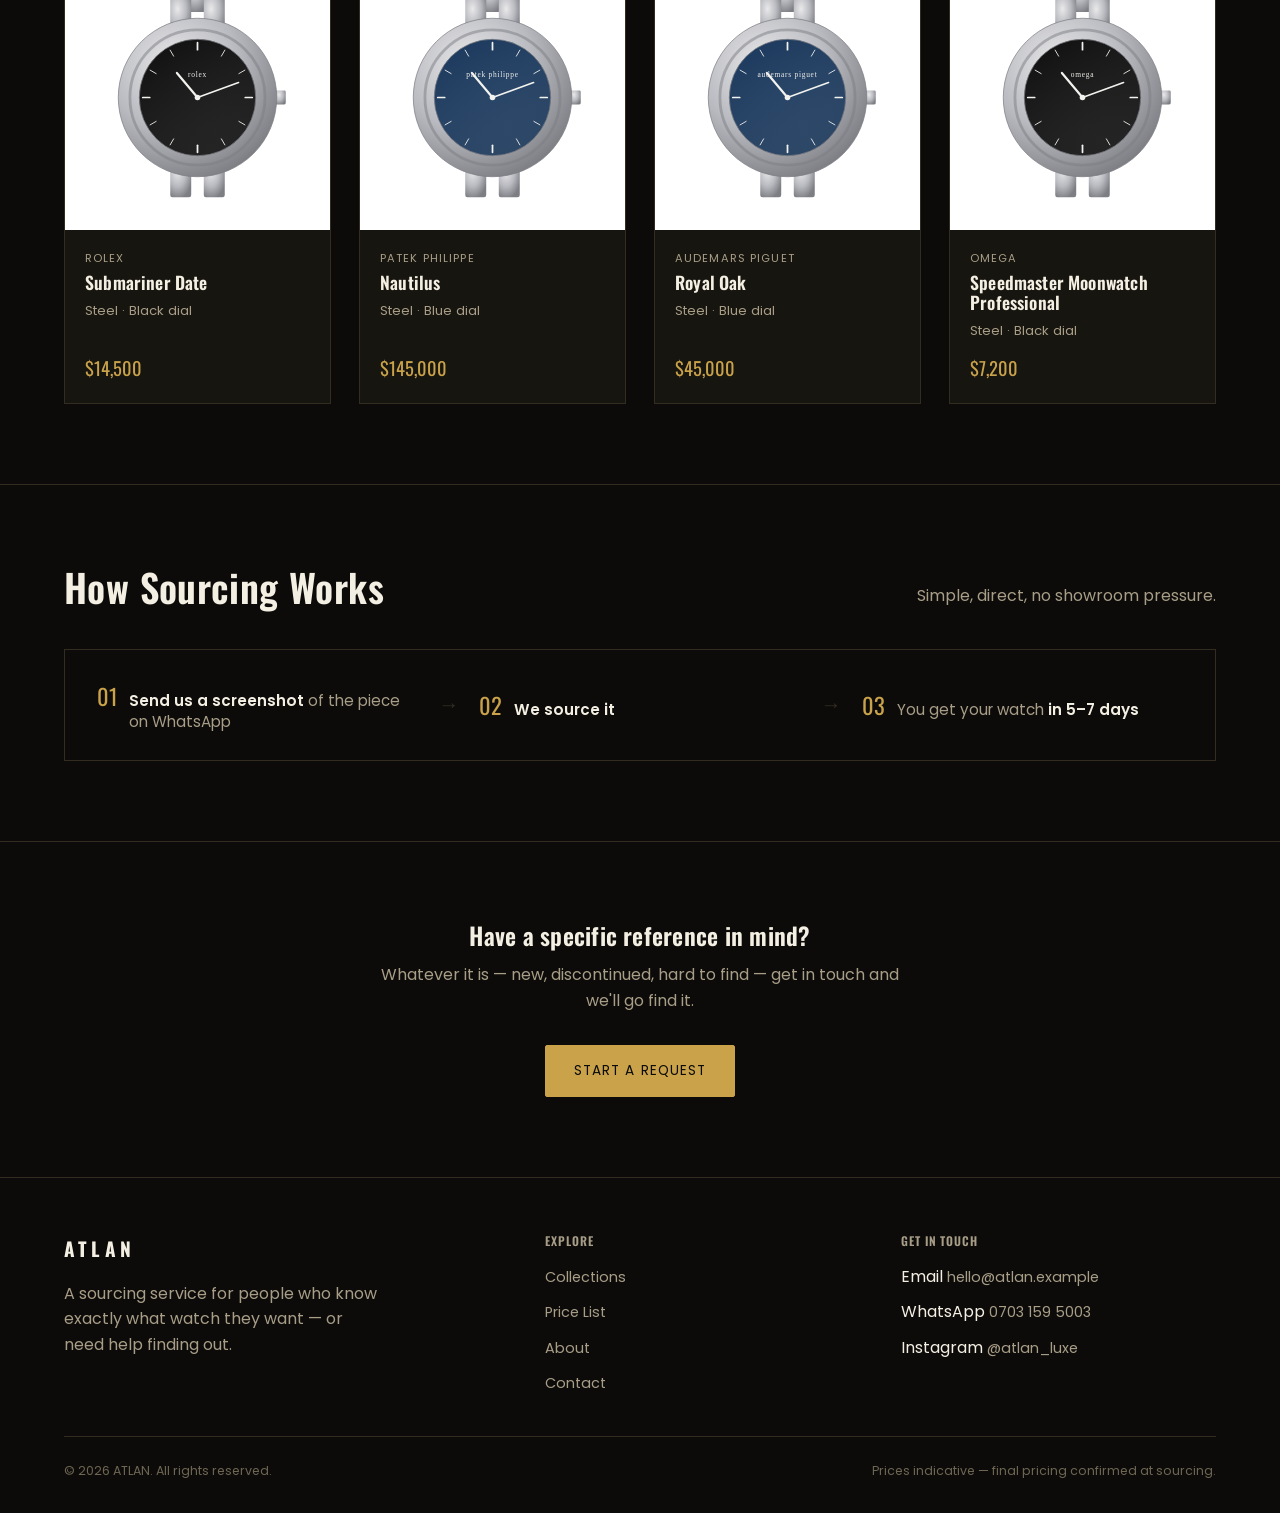
==== commit 428dedc9: "Footer contact labels, WhatsApp DM link, and spacing fixes - Footer "Get in Touch" list now labels e" ====
--- a/index.html
+++ b/index.html
@@ -112,9 +112,9 @@
       <div>
         <h4>Get in Touch</h4>
         <ul class="footer-links">
-          <li><a data-site-email href="#"></a></li>
-          <li><a data-site-phone href="#"></a></li>
-          <li><a data-site-instagram href="#" target="_blank" rel="noopener"></a></li>
+          <li>Email <a data-site-email href="#"></a></li>
+          <li>WhatsApp <a data-whatsapp-link href="#" target="_blank" rel="noopener"></a></li>
+          <li>Instagram <a data-site-instagram href="#" target="_blank" rel="noopener"></a></li>
         </ul>
       </div>
     </div>
--- a/css/style.css
+++ b/css/style.css
@@ -432,7 +432,7 @@
 /* ---------------- Catalog layout ---------------- */
 
 .catalog-hero {
-  padding: 64px 0 32px;
+  padding: 32px 0 32px;
   border-bottom: 1px solid var(--line);
 }
 
@@ -475,7 +475,6 @@
   align-items: center;
   gap: 12px;
   flex-wrap: wrap;
-  padding-top: 48px;
   margin-bottom: 32px;
   position: relative;
   z-index: 5;
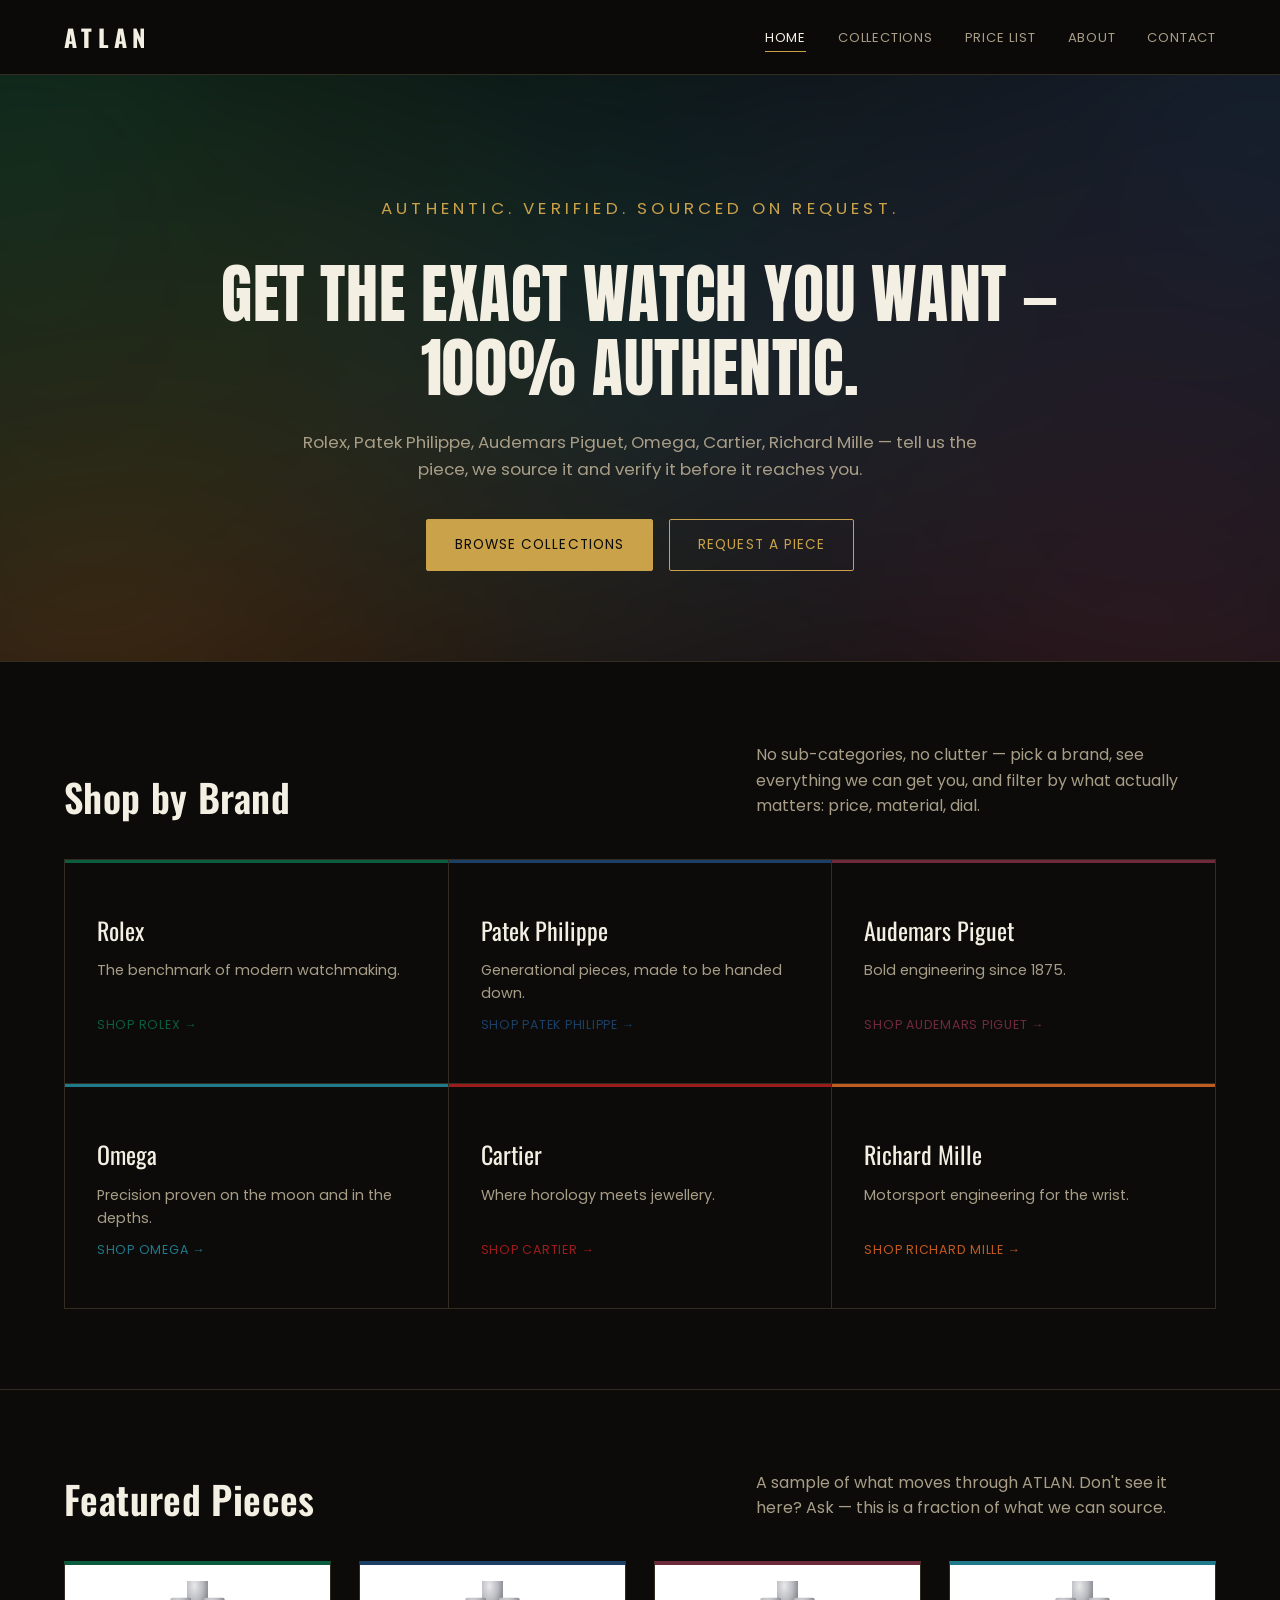
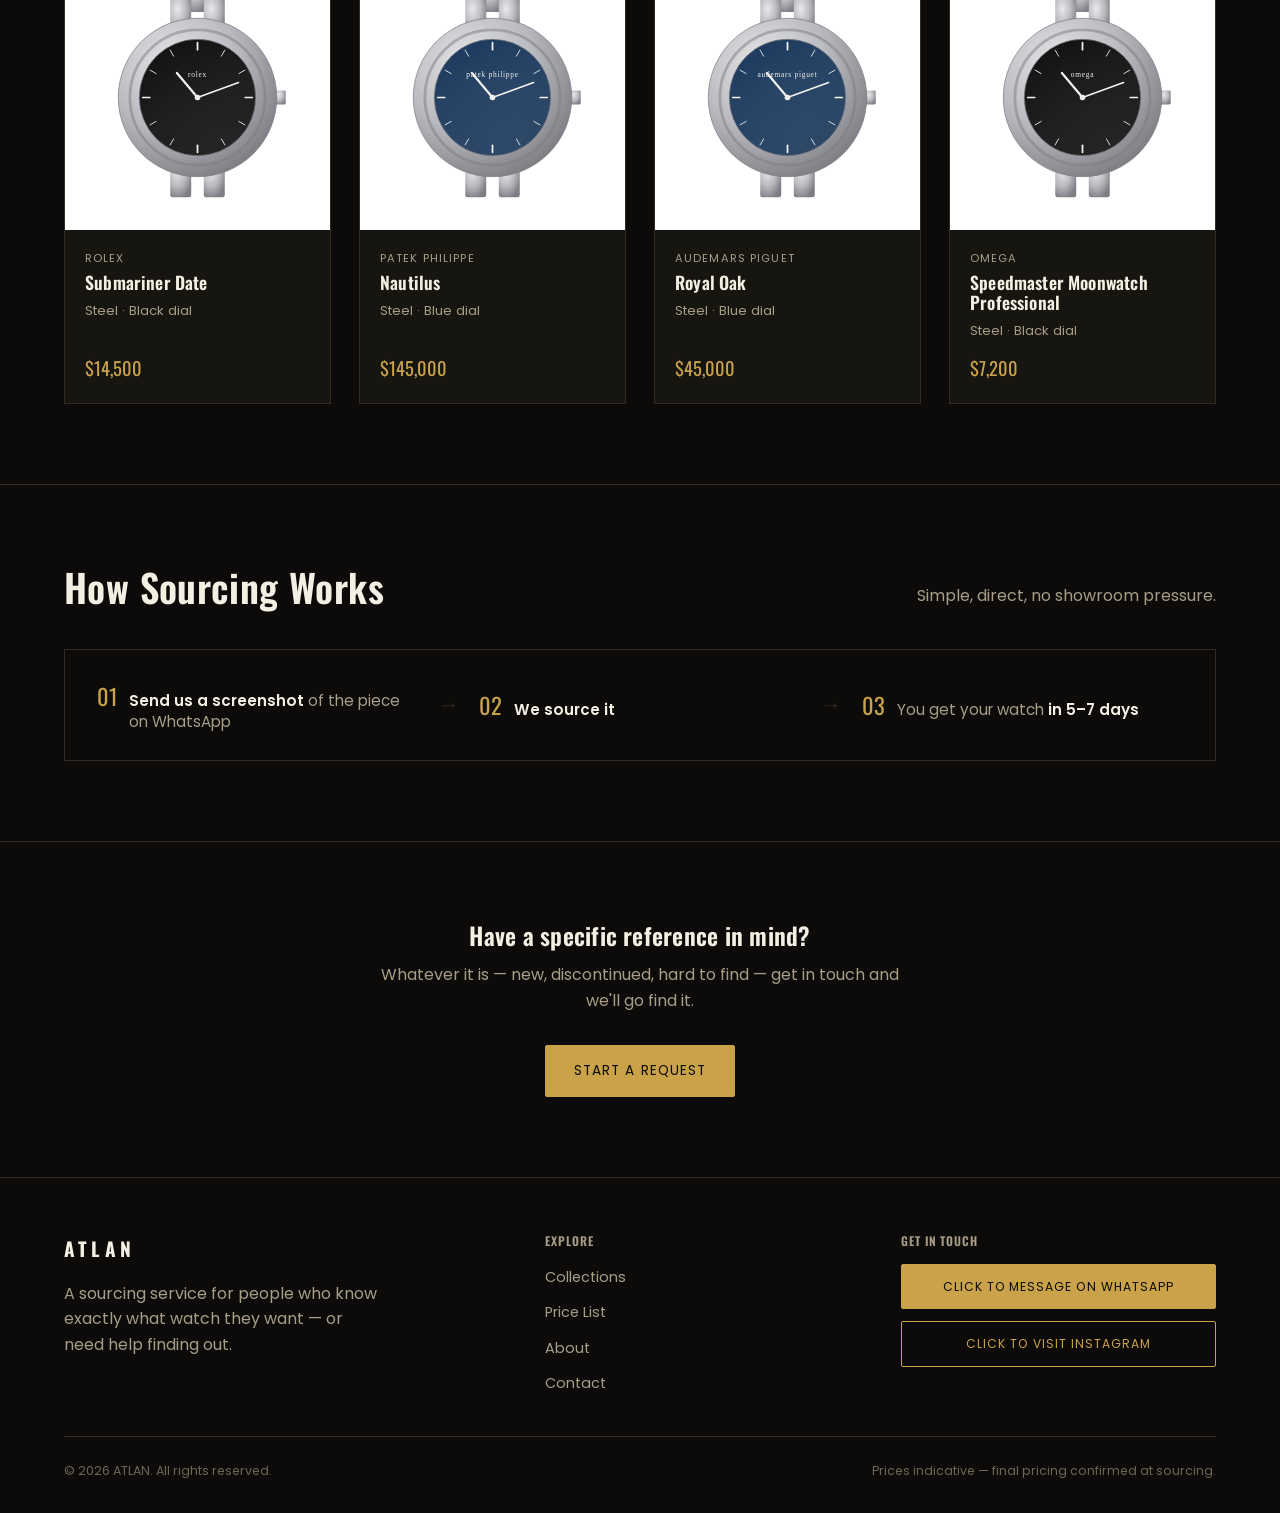
==== commit 7bd26b4b: "Footer CTA buttons and single-row catalog filters - Footer "Get in Touch" is now two clearly clickab" ====
--- a/index.html
+++ b/index.html
@@ -111,11 +111,10 @@
       </div>
       <div>
         <h4>Get in Touch</h4>
-        <ul class="footer-links">
-          <li>Email <a data-site-email href="#"></a></li>
-          <li>WhatsApp <a data-whatsapp-link href="#" target="_blank" rel="noopener"></a></li>
-          <li>Instagram <a data-site-instagram href="#" target="_blank" rel="noopener"></a></li>
-        </ul>
+        <div class="footer-cta">
+          <a data-whatsapp-link href="#" target="_blank" rel="noopener" class="btn btn-solid btn-block">Click to Message on WhatsApp</a>
+          <a data-instagram-link href="#" target="_blank" rel="noopener" class="btn btn-block">Click to Visit Instagram</a>
+        </div>
       </div>
     </div>
     <div class="footer-bottom">
--- a/css/style.css
+++ b/css/style.css
@@ -436,32 +436,6 @@
   border-bottom: 1px solid var(--line);
 }
 
-.brand-nav {
-  display: flex;
-  gap: 10px;
-  flex-wrap: wrap;
-  margin-top: 24px;
-}
-
-.chip {
-  border: 1px solid var(--line);
-  padding: 8px 16px;
-  font-size: 0.78rem;
-  letter-spacing: 0.05em;
-  text-transform: uppercase;
-  color: var(--grey-400);
-  border-radius: var(--radius);
-}
-.chip:hover {
-  color: var(--accent, var(--gold));
-  border-color: var(--accent, var(--gold));
-}
-.chip.is-active {
-  background: var(--accent, var(--gold));
-  color: var(--white);
-  border-color: var(--accent, var(--gold));
-}
-
 .brand-accent-bar {
   display: block;
   width: 48px;
@@ -470,100 +444,40 @@
   margin-bottom: 18px;
 }
 
+.brand-select {
+  margin-top: 20px;
+  min-width: 220px;
+  font-size: 0.95rem;
+  padding: 12px 40px 12px 16px;
+}
+
 .filter-bar {
-  display: flex;
-  align-items: center;
-  gap: 12px;
-  flex-wrap: wrap;
-  margin-bottom: 32px;
-  position: relative;
-  z-index: 5;
-}
-
-.filter-dropdown {
-  position: relative;
-}
-
-.filter-dropdown__btn {
-  display: flex;
-  align-items: center;
-  gap: 8px;
-  background: var(--near-black);
-  border: 1px solid var(--line);
-  color: var(--grey-400);
-  padding: 12px 18px;
-  font-family: var(--font-body);
-  font-size: 0.85rem;
-  letter-spacing: 0.03em;
-  text-transform: uppercase;
-  cursor: pointer;
-  border-radius: var(--radius);
-  transition: color 0.2s ease, border-color 0.2s ease;
-}
-.filter-dropdown__btn .caret {
-  font-size: 0.65rem;
-  transition: transform 0.2s ease;
-}
-.filter-dropdown:hover .filter-dropdown__btn,
-.filter-dropdown.is-open .filter-dropdown__btn {
-  color: var(--white);
-  border-color: var(--gold);
-}
-.filter-dropdown.has-selection .filter-dropdown__btn {
-  color: var(--gold);
-  border-color: var(--gold);
-}
-.filter-dropdown.is-open .caret {
-  transform: rotate(180deg);
-}
-
-.filter-dropdown__panel {
-  display: none;
-  flex-direction: column;
-  gap: 10px;
-  position: absolute;
-  top: calc(100% + 8px);
-  left: 0;
-  min-width: 220px;
-  background: var(--near-black);
-  border: 1px solid var(--line);
-  padding: 18px;
-  z-index: 20;
-}
-.filter-dropdown.is-open .filter-dropdown__panel {
-  display: flex;
-}
-
-.filter-option {
   display: flex;
   align-items: center;
   gap: 10px;
-  font-size: 0.88rem;
-  color: var(--grey-400);
-  cursor: pointer;
-}
-.filter-option:hover {
-  color: var(--white);
-}
-.filter-option input {
-  accent-color: var(--gold);
-}
-.filter-option .swatch {
-  width: 14px;
-  height: 14px;
-  border-radius: 50%;
-  border: 1px solid var(--line);
-  display: inline-block;
+  flex-wrap: nowrap;
+  margin-bottom: 12px;
+}
+.filter-bar select {
+  flex: 1 1 0;
+  min-width: 0;
+  max-width: 220px;
+  padding: 10px 26px 10px 10px;
+  background-position: right 8px center;
+  background-size: 11px;
+  font-size: 0.8rem;
 }
 
 .clear-filters {
+  display: block;
+  margin-bottom: 20px;
   background: none;
   border: none;
   color: var(--grey-400);
   text-decoration: underline;
   font-size: 0.82rem;
   cursor: pointer;
-  padding: 12px 4px;
+  padding: 4px;
 }
 .clear-filters:hover {
   color: var(--white);
@@ -584,13 +498,21 @@
 }
 
 select {
-  background: var(--near-black);
-  color: var(--white);
-  border: 1px solid var(--line);
-  padding: 10px 14px;
+  background-color: var(--near-black);
+  background-image: url("data:image/svg+xml,%3Csvg xmlns='http://www.w3.org/2000/svg' viewBox='0 0 20 20' fill='none' stroke='%23ffffff' stroke-width='2' stroke-linecap='round' stroke-linejoin='round'%3E%3Cpath d='M5 8l5 5 5-5'/%3E%3C/svg%3E");
+  background-repeat: no-repeat;
+  background-position: right 14px center;
+  background-size: 13px;
+  appearance: none;
+  -webkit-appearance: none;
+  -moz-appearance: none;
+  color: var(--white);
+  border: 1px solid var(--white);
+  padding: 10px 38px 10px 14px;
   font-family: var(--font-body);
   font-size: 0.85rem;
   border-radius: var(--radius);
+  cursor: pointer;
 }
 
 .empty-state {
@@ -867,6 +789,9 @@
   border-radius: var(--radius);
   resize: vertical;
 }
+.field select {
+  border-color: var(--white);
+}
 .field input:focus,
 .field textarea:focus,
 .field select:focus {
@@ -920,6 +845,16 @@
   color: var(--white);
 }
 
+.footer-cta {
+  display: flex;
+  flex-direction: column;
+  gap: 12px;
+}
+.footer-cta .btn {
+  padding: 12px 18px;
+  font-size: 0.76rem;
+}
+
 .footer-bottom {
   border-top: 1px solid var(--line);
   padding-top: 24px;
@@ -942,6 +877,9 @@
   opacity: 1;
   transform: translateY(0);
 }
+.reveal.is-settled {
+  transform: none;
+}
 @media (prefers-reduced-motion: reduce) {
   .reveal {
     opacity: 1;
@@ -990,6 +928,9 @@
 @media (max-width: 640px) {
   .nav-toggle {
     display: flex;
+  }
+  .filter-bar {
+    gap: 6px;
   }
   .nav-links {
     position: absolute;
